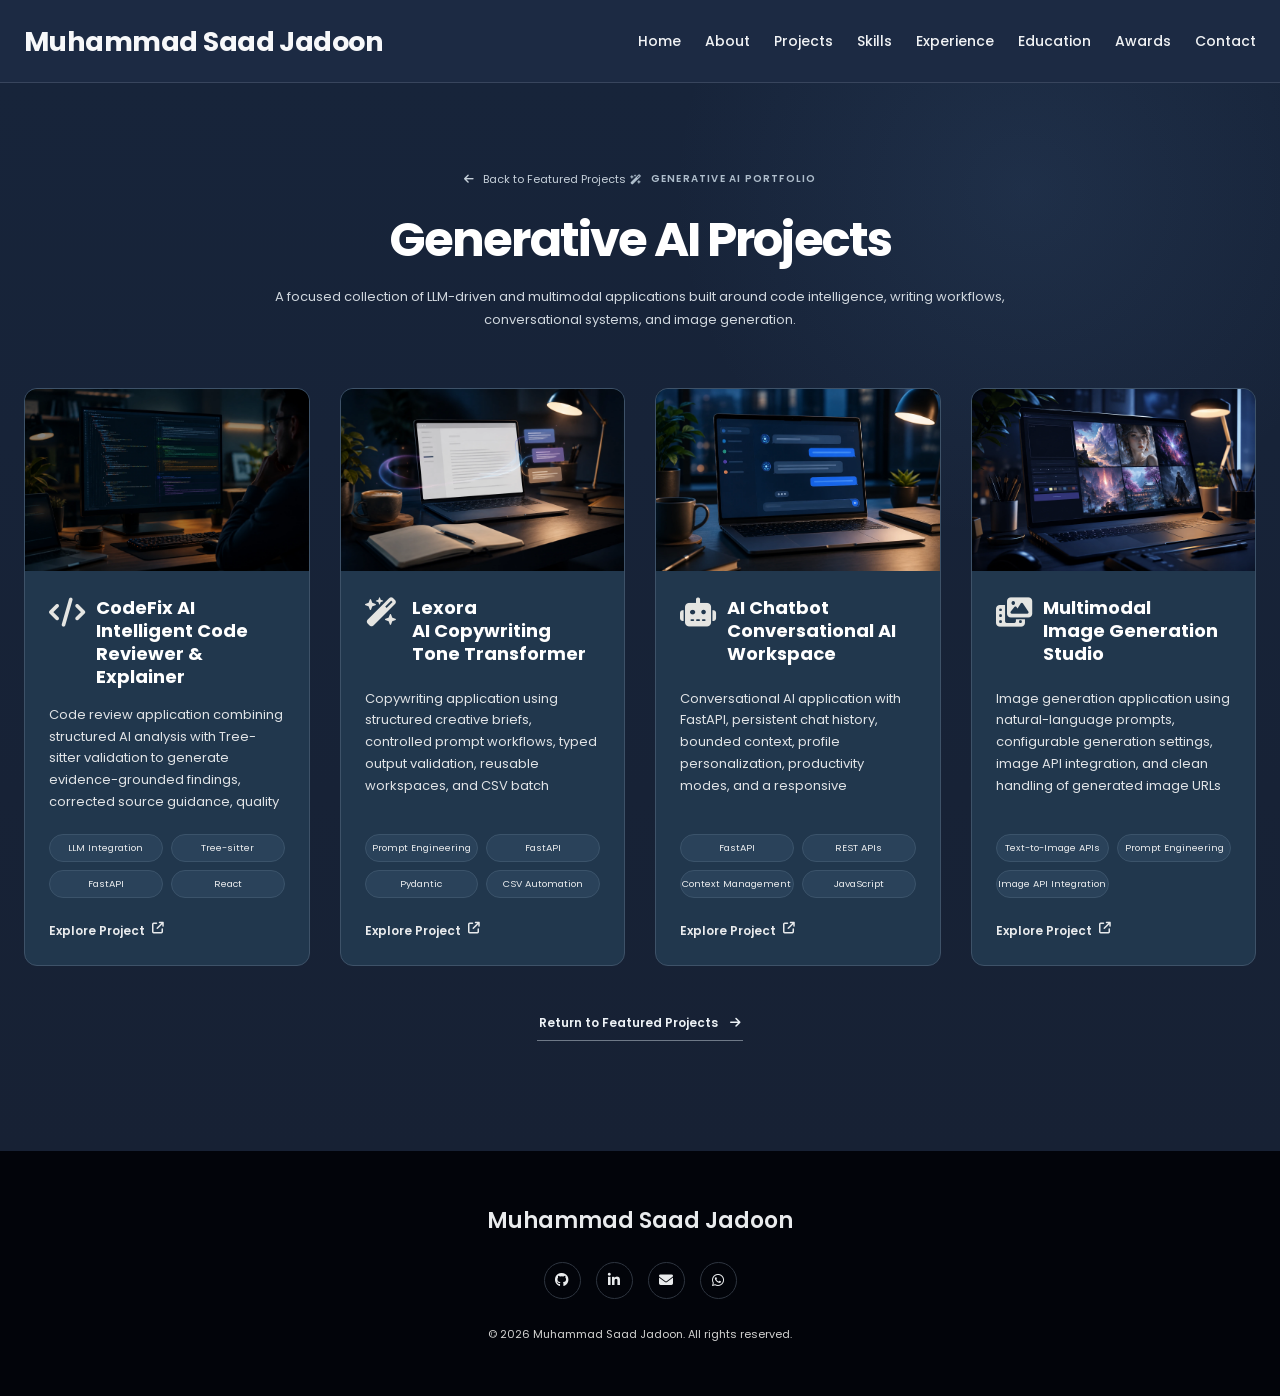
==== generative-ai-projects.html @ 1d73422e "Add files via upload" ====
<!DOCTYPE html>
<html lang="en">
<head>
<meta charset="utf-8"/>
<meta content="width=device-width, initial-scale=1.0" name="viewport"/>
<meta content="Muhammad Saad Jadoon - Artificial Intelligence, Machine Learning, Generative AI and Full-Stack AI portfolio." name="description"/>
<title>Muhammad Saad Jadoon | AI &amp; ML Portfolio</title>
<link href="https://fonts.googleapis.com" rel="preconnect"/>
<link crossorigin="" href="https://fonts.gstatic.com" rel="preconnect"/>
<link href="https://fonts.googleapis.com/css2?family=Poppins:wght@300;400;500;600;700;800&amp;display=swap" rel="stylesheet"/>
<link href="https://cdnjs.cloudflare.com/ajax/libs/font-awesome/6.7.2/css/all.min.css" rel="stylesheet"/>
<link href="assets/css/style.css" rel="stylesheet"/></head>
<body class="project-library-body">
<header class="navbar"><div class="container nav-inner"><a class="logo" href="index.html#home">Muhammad Saad Jadoon</a><button class="nav-toggle"><i class="fa-solid fa-bars"></i></button><nav class="nav-links"><a href="index.html#home">Home</a><a href="index.html#about">About</a><a href="index.html#projects">Projects</a><a href="index.html#skills">Skills</a><a href="index.html#experience">Experience</a><a href="index.html#education">Education</a><a href="index.html#awards">Awards</a><a href="index.html#contact">Contact</a></nav></div></header>
<main>
<section class="project-library-hero section genai-library" id="project-library">
  <div class="container">
    <div class="project-library-intro reveal">
      <a class="library-back" href="index.html#projects"><i class="fa-solid fa-arrow-left"></i> Back to Featured Projects</a>
      <div class="library-eyebrow"><i class="fa-solid fa-wand-magic-sparkles"></i> Generative AI Portfolio</div>
      <h1>Generative AI Projects</h1>
      <p>A focused collection of LLM-driven and multimodal applications built around code intelligence, writing workflows, conversational systems, and image generation.</p>
    </div>
    <div class="project-grid project-library-grid">
      <article class="project-card reveal"><div class="project-thumb"><img src="assets/codefix.webp"/></div><div class="project-body"><div class="project-title"><i class="fa-solid fa-code"></i><h3><span>CodeFix AI</span><span>Intelligent Code</span><span>Reviewer &amp; Explainer</span></h3></div><p>Code review application combining structured AI analysis with Tree-sitter validation to generate evidence-grounded findings, corrected source guidance, quality checks, and clear technical explanations for developers.</p><div class="tags"><span>LLM Integration</span><span>Tree-sitter</span><span>FastAPI</span><span>React</span></div><a class="card-link" href="https://github.com/muhammadsaadjadoon" target="_blank">Explore Project <i class="fa-solid fa-arrow-up-right-from-square"></i></a></div></article>
<article class="project-card reveal"><div class="project-thumb"><img src="assets/lexora.webp"/></div><div class="project-body"><div class="project-title"><i class="fa-solid fa-wand-magic-sparkles"></i><h3><span>Lexora</span><span>AI Copywriting</span><span>Tone Transformer</span></h3></div><p>Copywriting application using structured creative briefs, controlled prompt workflows, typed output validation, reusable workspaces, and CSV batch processing to produce consistent platform-ready marketing content.</p><div class="tags"><span>Prompt Engineering</span><span>FastAPI</span><span>Pydantic</span><span>CSV Automation</span></div><a class="card-link" href="https://github.com/muhammadsaadjadoon" target="_blank">Explore Project <i class="fa-solid fa-arrow-up-right-from-square"></i></a></div></article>
<article class="project-card reveal"><div class="project-thumb"><img src="assets/chatbot.webp"/></div><div class="project-body"><div class="project-title"><i class="fa-solid fa-robot"></i><h3><span>AI Chatbot</span><span>Conversational AI</span><span>Workspace</span></h3></div><p>Conversational AI application with FastAPI, persistent chat history, bounded context, profile personalization, productivity modes, and a responsive JavaScript workspace for practical daily assistance.</p><div class="tags"><span>FastAPI</span><span>REST APIs</span><span>Context Management</span><span>JavaScript</span></div><a class="card-link" href="https://github.com/muhammadsaadjadoon" target="_blank">Explore Project <i class="fa-solid fa-arrow-up-right-from-square"></i></a></div></article>
<article class="project-card reveal"><div class="project-thumb"><img src="assets/multimodal.webp"/></div><div class="project-body"><div class="project-title"><i class="fa-solid fa-photo-film"></i><h3><span>Multimodal</span><span>Image Generation</span><span>Studio</span></h3></div><p>Image generation application using natural-language prompts, configurable generation settings, image API integration, and clean handling of generated image URLs or binary output for creative workflows.</p><div class="tags"><span>Text-to-Image APIs</span><span>Prompt Engineering</span><span>Image API Integration</span></div><a class="card-link" href="https://github.com/muhammadsaadjadoon" target="_blank">Explore Project <i class="fa-solid fa-arrow-up-right-from-square"></i></a></div></article>
    </div>
    <div class="library-footer-actions reveal">
      <a class="library-home-link" href="index.html#projects">Return to Featured Projects <i class="fa-solid fa-arrow-right"></i></a>
    </div>
  </div>
</section>
</main>
<footer class="footer"><div class="container"><div class="footer-name">Muhammad Saad Jadoon</div><div class="online-social"><a aria-label="GitHub" class="social-circle" href="https://github.com/muhammadsaadjadoon" rel="noopener noreferrer" target="_blank" title="GitHub"><i class="fa-brands fa-github"></i></a><a aria-label="LinkedIn" class="social-circle" href="https://www.linkedin.com/in/muhammad-saad-jadoon/" rel="noopener noreferrer" target="_blank" title="LinkedIn"><i class="fa-brands fa-linkedin-in"></i></a><a aria-label="Email" class="social-circle" href="mailto:m.saadjadoon1@gmail.com" title="Email"><i class="fa-solid fa-envelope"></i></a><a aria-label="WhatsApp" class="social-circle" href="https://wa.me/923367705145" rel="noopener noreferrer" target="_blank" title="Chat on WhatsApp"><i class="fa-brands fa-whatsapp"></i></a></div><div class="copyright">© 2026 Muhammad Saad Jadoon. All rights reserved.</div></div></footer>
<a class="to-top" href="#project-library"><i class="fa-solid fa-arrow-up"></i></a>
<script src="assets/js/main.js"></script>
</body>
</html>
---- assets/css/style.css ----
:root{--bg:#1b263b;--bg-deep:#172134;--nav:#1b263b;--card:#21374d;--field:#243b52;--border:#3d5267;--white:#f4f3ef;--text:#e9ebed;--muted:#c7cbd0;--lav:#c4b8ef;--footer:#02040a}
*{box-sizing:border-box}html{scroll-behavior:smooth;scroll-padding-top:83px}body{margin:0;background:var(--bg);color:var(--text);font-family:'Poppins',sans-serif;overflow-x:hidden}a{color:inherit;text-decoration:none}img{display:block;max-width:100%}button,input,textarea{font:inherit}.container{width:min(1275px,calc(100% - 48px));margin:auto}.section{padding:115px 0 110px;position:relative}.section.alt{background:var(--bg-deep)}.section-head{text-align:center;margin-bottom:58px}.section-head h2{font-size:43px;line-height:1.15;margin:0;color:var(--white);letter-spacing:-.03em}.section-head .bar{width:61px;height:3px;background:#d8d9d8;margin:19px auto 0;border-radius:3px}.reveal{opacity:0;transform:translateY(20px);transition:.6s}.reveal.in{opacity:1;transform:none}
.navbar{height:83px;position:sticky;top:0;z-index:100;background:var(--nav);border-bottom:1px solid rgba(157,169,182,.28);display:flex;align-items:center}.nav-inner{display:flex;align-items:center;justify-content:space-between;gap:26px}.logo{font-weight:800;font-size:27px;letter-spacing:.02em;color:#fff;white-space:nowrap}.nav-links{display:flex;align-items:center;gap:24px;font-size:14px}.nav-links a{height:44px;display:flex;align-items:center;position:relative;color:#f0f1f2;white-space:nowrap}.nav-links a:after{content:"";position:absolute;left:0;right:0;bottom:0;height:2px;background:#e7e7e7;transform:scaleX(0);transition:.2s}.nav-links a:hover:after,.nav-links a.active:after{transform:scaleX(1)}.nav-toggle{display:none;border:0;background:none;color:#fff;font-size:23px}
.home{min-height:calc(100vh - 83px);display:flex;align-items:flex-start;padding:74px 0 24px;background:radial-gradient(circle at 78% 20%,rgba(95,138,200,.12),transparent 22%),linear-gradient(180deg,#1b2940 0%,#1a2841 100%)}.home-grid{display:grid;grid-template-columns:minmax(0,1fr) 420px;gap:70px;align-items:start}.opportunity{display:inline-flex;align-items:center;gap:10px;border:1px solid #667384;border-radius:999px;padding:10px 23px;background:rgba(255,255,255,.03);font-size:14px;margin-top:-16px;margin-bottom:30px}.opportunity .light{width:8px;height:8px;border-radius:50%;background:#e8e8e8;box-shadow:0 0 9px #fff}.home h1{font-size:56px;line-height:1.07;margin:0;color:#fff;font-weight:700;letter-spacing:-.045em;white-space:nowrap}.home h1 .name{background:linear-gradient(90deg,#d7cef7,#a99ce0);-webkit-background-clip:text;color:transparent}.typed-line{font-size:25px;font-weight:600;margin:26px 0 23px;min-height:38px}.cursor{display:inline-block;width:3px;height:31px;background:#d7d7d4;margin-left:7px;vertical-align:-5px;animation:blink .75s step-end infinite}@keyframes blink{50%{opacity:0}}.home-copy>p{font-size:16px;line-height:1.72;color:#e0e2e4;max-width:760px;margin:0}.home-actions{display:flex;gap:18px;margin-top:30px;flex-wrap:wrap}.btn{height:58px;padding:0 31px;border-radius:999px;border:1px solid #526176;display:inline-flex;align-items:center;justify-content:center;gap:13px;font-size:15px;font-weight:500;transition:.2s}.btn:hover{transform:translateY(-2px)}.btn.light{background:#e2e2e1;color:#1b263b;border-color:#e2e2e1}.btn.outline{background:#202e43;color:#fff}.connect-row{display:flex;align-items:center;gap:14px;margin-top:34px;flex-wrap:wrap}.connect-row .label{font-size:13px;letter-spacing:.04em;margin-right:5px}.social-circle{width:42px;height:42px;border:1px solid #4b5a70;border-radius:50%;display:grid;place-items:center;font-size:17px;transition:.2s}.social-circle:hover{background:#273b53;transform:translateY(-2px)}

.profile-card{width:356px;margin-left:auto;margin-right:52px;margin-top:36px;padding:16px 16px 18px;position:relative;border-radius:30px;overflow:visible;border:1px solid rgba(128,157,194,.42);background:radial-gradient(circle at 50% 0%,rgba(119,171,238,.16),transparent 34%),linear-gradient(160deg,#233752 0%,#182741 58%,#132239 100%);box-shadow:0 26px 58px rgba(4,11,21,.30),inset 0 1px 0 rgba(255,255,255,.06),0 0 0 1px rgba(99,133,175,.08)}
.profile-card:before{content:"";position:absolute;inset:10px;border-radius:24px;border:1px solid rgba(255,255,255,.055);pointer-events:none}
.profile-card:after{content:"";position:absolute;left:12%;right:12%;top:-1px;height:2px;background:radial-gradient(circle,rgba(171,214,255,.88) 0,rgba(117,167,235,.82) 22%,transparent 62%);filter:blur(.2px);pointer-events:none}
.portrait-stage{height:320px;border-radius:22px;background:radial-gradient(circle at 50% 0%,rgba(111,163,230,.14),transparent 34%),linear-gradient(145deg,#1d2f49 0%,#14243a 58%,#101f34 100%);position:relative;overflow:hidden;display:flex;align-items:center;justify-content:center;border:1px solid rgba(255,255,255,.04);box-shadow:inset 0 0 0 1px rgba(255,255,255,.02),inset 0 34px 64px rgba(255,255,255,.025)}
.portrait-stage:before,.portrait-stage:after{content:"";position:absolute;transform:rotate(-45deg);border-radius:14px}
.portrait-stage:before{width:232px;height:38px;right:-70px;top:22px;background:linear-gradient(135deg,#eef3f8 0%,#b2bfd0 34%,#5d7595 57%,#19304b 100%);box-shadow:0 48px 0 rgba(70,108,158,.48),0 0 20px rgba(96,145,205,.12)}
.portrait-stage:after{width:228px;height:38px;left:-70px;bottom:24px;background:linear-gradient(135deg,#eef3f8 0%,#b3c0d0 33%,#5c7696 56%,#17304a 100%);box-shadow:0 -48px 0 rgba(70,108,158,.48),0 0 20px rgba(96,145,205,.12)}
.portrait-ring{width:280px;height:280px;position:relative;border-radius:50%;border:4px solid transparent;background:linear-gradient(#d7dde3,#d7dde3) padding-box,linear-gradient(135deg,#fcfdff 0%,#c2cedb 22%,#7b9bbd 44%,#f5f8fb 72%,#8aa5c0 100%) border-box;box-shadow:0 0 0 1px rgba(255,255,255,.46),0 0 0 9px rgba(60,95,144,.16),0 0 28px rgba(95,157,238,.22),0 16px 34px rgba(0,0,0,.26);overflow:hidden;z-index:2}
.portrait-ring:before{content:"";position:absolute;inset:9px;border-radius:50%;box-shadow:inset 0 0 0 1px rgba(255,255,255,.24),inset 0 -18px 24px rgba(0,0,0,.04);pointer-events:none}
.portrait-ring img{width:100%;height:100%;object-fit:cover;object-position:50% 17%}
.profile-name{text-align:center;font-size:20px;font-weight:700;margin:18px 0 5px;color:#fbfcfd;letter-spacing:-.025em;text-shadow:0 1px 0 rgba(255,255,255,.04)}
.profile-role{text-align:center;font-size:13px;color:#e5ecf3;position:relative;padding-top:13px;letter-spacing:.01em}
.profile-role:before{content:"";display:block;width:58%;height:1px;margin:0 auto 13px;background:linear-gradient(90deg,transparent,rgba(142,193,248,.92) 50%,transparent);box-shadow:0 0 14px rgba(86,154,238,.28)}
.float-pill{position:absolute;z-index:4;background:linear-gradient(180deg,#122238,#0d1829);border:1px solid rgba(94,122,155,.78);border-radius:999px;padding:11px 18px;font-size:12px;font-weight:600;box-shadow:0 12px 28px rgba(0,0,0,.28),inset 0 1px 0 rgba(255,255,255,.05);white-space:nowrap;display:flex;align-items:center;gap:8px;color:#f1f4f7}
.float-pill i{color:#94c4ff;font-size:13px}
.float-pill.left{left:-136px;top:94px}
.float-pill.right{right:-98px;bottom:88px}
.about{min-height:780px}.about-grid{display:grid;grid-template-columns:1.05fr .95fr;gap:68px;align-items:center}.about-text p{font-size:15px;line-height:1.82;color:#e4e6e8;margin:0 0 24px}.about-text strong{color:#fff}.about .btn{height:49px;padding:0 26px;font-size:13px}.stat-grid{display:grid;grid-template-columns:repeat(2,1fr);gap:22px}.stat-card{height:171px;border-radius:13px;background:var(--card);border:1px solid #385069;display:flex;align-items:center;justify-content:center;text-align:center}.stat-card strong{display:block;font-size:52px;color:#8da0b2;line-height:1;margin-bottom:22px;font-weight:700;letter-spacing:-.02em}.stat-card span{font-size:14px;color:#f4f4f1;text-transform:uppercase;font-weight:500;letter-spacing:.015em}
.project-grid{display:grid;grid-template-columns:repeat(4,1fr);gap:30px}.project-card{background:var(--card);border:1px solid #3e5268;border-radius:13px;overflow:hidden;display:flex;flex-direction:column;min-height:525px;transition:.22s}.project-card:hover{transform:translateY(-4px);border-color:#61758b}.project-thumb{height:182px;background:#0e1521;overflow:hidden}.project-thumb img{width:100%;height:100%;object-fit:cover}.project-body{padding:25px 24px;display:flex;flex-direction:column;flex:1}.project-title{display:flex;gap:13px;margin:0 0 20px}.project-title i{font-size:29px;color:#e5e5e2;width:34px;text-align:center;margin-top:2px}.project-title h3{font-size:18px;line-height:1.35;margin:0;color:#fff}.project-body p{font-size:13px;line-height:1.68;color:#e0e3e6;margin:0 0 18px}.tags{display:flex;gap:8px;flex-wrap:wrap;margin-top:auto;margin-bottom:24px}.tags span{font-size:10px;border:1px solid #3b536a;background:#2a425a;border-radius:999px;padding:6px 11px}.card-link{font-size:12px;font-weight:600;display:inline-flex;gap:7px}.more-btn{display:flex;justify-content:center;margin-top:64px}.more-btn a{height:50px;border:1px solid #43536b;border-radius:999px;padding:0 27px;display:flex;align-items:center;gap:14px;font-size:12px;background:#27364d}
.skills-grid{display:grid;grid-template-columns:repeat(2,1fr);gap:26px}.skill-panel{background:var(--card);border:1px solid #3d5369;border-radius:14px;padding:28px 29px;min-height:235px}.skill-head{display:flex;align-items:center;gap:15px;margin-bottom:19px}.skill-head .icon{width:45px;height:45px;border-radius:10px;background:#2a3f66;display:grid;place-items:center;font-size:20px}.skill-head h3{margin:0;font-size:20px}.skill-panel p{font-size:13px;line-height:1.7;color:#d8dce0;margin:0 0 20px}.skill-tags{display:flex;flex-wrap:wrap;gap:9px}.skill-tags span{font-size:11px;border:1px solid #43566b;background:#2a4056;border-radius:999px;padding:7px 12px}
.timeline{position:relative;width:min(920px,100%);margin:auto}.timeline:before{content:"";position:absolute;left:50%;top:0;bottom:0;width:2px;background:#d7dadb;transform:translateX(-50%)}.timeline-item{position:relative;width:50%;padding:0 53px 45px 0}.timeline-item:nth-child(even){margin-left:50%;padding:0 0 45px 53px}.timeline-dot{position:absolute;width:20px;height:20px;border:3px solid #e1e1df;background:#1b263b;border-radius:50%;right:-10px;top:18px;box-shadow:0 0 11px rgba(255,255,255,.5)}.timeline-item:nth-child(even) .timeline-dot{left:-10px;right:auto}.timeline-card{background:var(--card);border:1px solid #3b5268;border-radius:13px;padding:27px 30px;position:relative}.timeline-item:nth-child(odd) .timeline-card:after{content:"";position:absolute;right:-11px;top:17px;border-width:10px 0 10px 11px;border-style:solid;border-color:transparent transparent transparent var(--card)}.timeline-item:nth-child(even) .timeline-card:before{content:"";position:absolute;left:-11px;top:17px;border-width:10px 11px 10px 0;border-style:solid;border-color:transparent var(--card) transparent transparent}.timeline-card h3{font-size:18px;margin:0 0 9px;text-align:center}.timeline-card .org{text-align:center;font-size:14px;font-weight:600}.timeline-card .date{text-align:center;font-size:11px;text-transform:uppercase;margin:5px 0 21px}.timeline-card ul{margin:0;padding:0;list-style:none}.timeline-card li{font-size:12px;line-height:1.6;margin:9px 0;padding-left:21px;position:relative}.timeline-card li:before{content:"→";position:absolute;left:0}
.edu-grid{display:grid;grid-template-columns:1.08fr .92fr;gap:48px}.degree-card{background:var(--card);border:1px solid #3c5269;border-radius:14px;padding:39px 41px;min-height:505px}.degree-card>i{font-size:41px;margin-bottom:33px}.degree-card h3{font-size:24px;margin:0 0 8px}.degree-card .school{font-size:16px;font-weight:600}.degree-card .edate{font-size:12px;text-transform:uppercase;margin:4px 0 31px}.degree-card ul{padding:0;list-style:none}.degree-card li{font-size:13px;line-height:1.7;margin:17px 0;padding-left:25px;position:relative}.degree-card li:before{content:"★";position:absolute;left:0;font-size:11px}.cred-grid{display:grid;grid-template-columns:repeat(2,1fr);gap:24px}.cred{background:var(--card);border:1px solid #3c5269;border-radius:14px;padding:21px;min-height:240px;text-align:center;display:flex;flex-direction:column}.cred-img{height:132px;background:#f4f4f1;display:flex;align-items:center;justify-content:center;margin-bottom:17px;overflow:hidden}.cred-img img{width:100%;height:100%;object-fit:contain}.cred h4{font-size:14px;margin:0 0 5px}.cred p{font-size:11px;margin:0}.cred a{margin-top:auto;font-size:10px}
.contact-intro{text-align:center;max-width:600px;margin:-35px auto 64px;font-size:14px;line-height:1.7}.contact-grid{display:grid;grid-template-columns:.9fr 1.1fr;gap:62px}.contact-stack{display:grid;gap:25px}.contact-card{height:112px;background:var(--card);border:1px solid #3f556d;border-radius:13px;display:flex;align-items:center;padding:0 31px;gap:24px}.iconbox{width:54px;height:54px;border-radius:11px;background:#2a3d67;display:grid;place-items:center;font-size:21px}.contact-card .small{font-size:11px;text-transform:uppercase;font-weight:600;margin-bottom:7px}.contact-card .value{font-size:14px;font-weight:600}.online-box{border:1px dashed #3b4d66;border-radius:13px;height:153px;display:flex;flex-direction:column;justify-content:center;align-items:center;gap:20px}.online-box strong{font-size:13px;text-transform:uppercase}.online-social{display:flex;gap:15px}.contact-form{background:var(--card);border:1px solid #3f556d;border-radius:14px;padding:34px 36px}.form-row{display:grid;grid-template-columns:repeat(2,1fr);gap:24px}.field{margin-bottom:25px}.field label{display:block;font-size:11px;font-weight:600;margin-bottom:11px}.field input,.field textarea{width:100%;border:1px solid #4a6075;background:var(--field);color:#fff;border-radius:8px;padding:14px 16px;outline:none;font-size:13px}.field input{height:52px}.field textarea{min-height:143px;resize:vertical}.send{width:100%;height:48px;border:0;border-radius:999px;background:#e2e2e1;color:#1a273a;font-weight:500}
.footer{background:var(--footer);min-height:245px;display:flex;align-items:center;text-align:center;padding:50px 0}.footer-name{font-size:22px;font-weight:600;margin-bottom:25px}.footer .online-social{justify-content:center}.footer .social-circle{width:37px;height:37px;font-size:14px;border-color:#2e3540}.copyright{font-size:11px;color:#d2d2d1;margin-top:27px}.to-top{position:fixed;right:34px;bottom:30px;width:52px;height:52px;border-radius:50%;background:#314761;color:#f6f7f8;border:1px solid #4c627b;display:grid;place-items:center;z-index:99;box-shadow:0 8px 24px rgba(4,12,24,.35);opacity:0;pointer-events:none;transition:background .22s,color .22s,transform .22s,box-shadow .22s,border-color .22s}.to-top.show{opacity:1;pointer-events:auto}.to-top:hover{background:#c4b8ef;color:#1a273a;border-color:#d9d1f6;transform:translateY(-4px) scale(1.04);box-shadow:0 13px 28px rgba(99,83,170,.35)}
@media(max-width:1180px){.nav-links{gap:15px;font-size:10.5px}.logo{font-size:22px}.home-grid{grid-template-columns:minmax(0,1fr) 350px;gap:52px}.home h1{font-size:49px;white-space:normal}.profile-card{width:330px;margin-right:18px}.portrait-stage{height:300px}.portrait-ring{width:260px;height:260px}.float-pill.left{left:-118px;top:90px}.float-pill.right{right:-86px;bottom:82px}.project-grid{gap:20px}.project-body{padding:21px}.project-card{min-height:500px}}
@media(max-width:980px){.nav-toggle{display:block}.nav-links{position:fixed;top:83px;left:0;right:0;background:#1b263b;border-bottom:1px solid #3d4b5e;padding:16px 28px 25px;display:grid;grid-template-columns:repeat(3,1fr);gap:8px 18px;transform:translateY(-125%);transition:.25s;z-index:-1}.nav-links.open{transform:none}.nav-links a{justify-content:center}.home-grid{grid-template-columns:1fr;gap:65px}.home-copy{text-align:center}.home-copy>p{margin:auto}.home-actions,.connect-row{justify-content:center}.profile-card{margin:auto;order:-1}.float-pill.left{left:-96px;top:86px}.float-pill.right{right:-84px;bottom:82px}.about-grid,.edu-grid,.contact-grid{grid-template-columns:1fr}.project-grid{grid-template-columns:repeat(2,1fr)}.skills-grid{grid-template-columns:1fr}}
@media(max-width:650px){html{scroll-padding-top:70px}.container{width:min(100% - 28px,1275px)}.navbar{height:70px}.nav-links{top:70px;grid-template-columns:repeat(2,1fr)}.nav-links a{height:34px}.logo{font-size:20px}.section{padding:78px 0}.section-head{margin-bottom:39px}.section-head h2{font-size:31px}.section-head .bar{width:43px;height:2px;margin-top:13px}.home{min-height:auto;padding:55px 0 75px}.home-grid{gap:48px}.profile-card{width:290px;padding:15px;margin-left:auto;margin-right:auto}.portrait-stage{height:274px}.portrait-stage:before{width:170px;height:30px;right:-55px;top:22px;box-shadow:0 36px 0 rgba(70,108,158,.46)}.portrait-stage:after{width:170px;height:30px;left:-55px;bottom:26px;box-shadow:0 -36px 0 rgba(70,108,158,.46)}.portrait-ring{width:226px;height:226px;border-width:4px;box-shadow:0 0 0 1px rgba(255,255,255,.44),0 0 0 6px rgba(60,95,144,.14),0 0 18px rgba(95,157,238,.20),0 8px 22px rgba(0,0,0,.22)}.profile-name{font-size:17px;margin-top:16px}.profile-role{font-size:11px;padding-top:11px}.profile-role:before{width:62%;margin-bottom:11px}.float-pill{font-size:9px;padding:8px 12px}.float-pill.left{left:-52px;top:58px}.float-pill.right{right:-49px;bottom:82px}.opportunity{font-size:10px;padding:8px 14px;margin-top:0;margin-bottom:24px}.home h1{font-size:39px}.typed-line{font-size:19px;margin:24px 0 21px}.cursor{height:22px}.home-copy>p{font-size:12px}.btn{height:47px;padding:0 21px;font-size:11px}.connect-row{margin-top:34px}.stat-grid{gap:11px}.stat-card{height:112px}.stat-card strong{font-size:35px;margin-bottom:13px}.stat-card span{font-size:9.5px}.project-grid{grid-template-columns:1fr;gap:20px}.project-card{min-height:auto;max-width:360px;margin:auto}.timeline:before{left:9px;transform:none}.timeline-item,.timeline-item:nth-child(even){width:100%;margin-left:0;padding:0 0 31px 42px}.timeline-dot,.timeline-item:nth-child(even) .timeline-dot{left:0;right:auto}.timeline-card:before{content:""!important;position:absolute;left:-10px!important;right:auto!important;top:17px;border-width:9px 10px 9px 0!important;border-style:solid!important;border-color:transparent var(--card) transparent transparent!important}.timeline-card:after{display:none}.timeline-card h3,.timeline-card .org,.timeline-card .date{text-align:left}.cred-grid{gap:12px}.cred{padding:13px;min-height:185px}.cred-img{height:95px}.degree-card{padding:27px}.form-row{grid-template-columns:1fr;gap:0}.contact-form{padding:24px 20px}.contact-card{height:98px;padding:0 20px}.contact-card .value{font-size:12px}.to-top{width:44px;height:44px;right:18px;bottom:20px}}
/* Balanced text stat: keeps "National Awardee" visually consistent with the reference stats. */
.stat-card-text strong{
  font-size:34px;
  letter-spacing:-.025em;
  margin-bottom:19px;
  color:#8da0b2;
  line-height:1.05;
}
@media(max-width:650px){
  .stat-card-text strong{font-size:23px;margin-bottom:12px}
}


/* =========================================================
   NATIONAL RECOGNITION
   Uses the portfolio's existing reference-style design system.
   ========================================================= */
.recognition-section{
  background:
    radial-gradient(circle at 82% 42%, rgba(88,112,142,.10), transparent 31%),
    var(--bg);
  border-top:1px solid rgba(255,255,255,.025);
  border-bottom:1px solid rgba(255,255,255,.025);
}
.recognition-grid{
  display:grid;
  grid-template-columns:minmax(360px,.80fr) minmax(0,1.20fr);
  gap:46px;
  align-items:stretch;
  width:100%;
  max-width:none;
  margin:0;
}
.recognition-photo-card,
.recognition-story{
  margin:0;
  background:var(--card);
  border:1px solid #3d5369;
  border-radius:14px;
  overflow:hidden;
}
.recognition-photo-card{
  padding:20px;
  display:flex;
  flex-direction:column;
}
.recognition-photo{
  position:relative;
  min-height:535px;
  border-radius:10px;
  overflow:hidden;
  background:#101928;
}
.recognition-photo img{
  width:100%;
  height:100%;
  position:absolute;
  inset:0;
  object-fit:cover;
  object-position:center 74%;
  transition:transform .35s ease;
}
.recognition-photo-card:hover .recognition-photo img{
  transform:scale(1.015);
}
.recognition-photo:after{
  content:"";
  position:absolute;
  inset:auto 0 0;
  height:31%;
  background:linear-gradient(180deg,transparent,rgba(5,10,17,.72));
  pointer-events:none;
}
.recognition-photo-badge{
  position:absolute;
  z-index:2;
  left:18px;
  bottom:17px;
  display:inline-flex;
  align-items:center;
  gap:9px;
  padding:9px 13px;
  border-radius:999px;
  background:rgba(9,17,30,.90);
  border:1px solid rgba(255,255,255,.17);
  backdrop-filter:blur(10px);
  font-size:10px;
  font-weight:600;
  letter-spacing:.025em;
}
.recognition-photo-badge i{color:#dfe4e7}
.recognition-photo-card figcaption{
  padding:20px 8px 5px;
  text-align:center;
}
.recognition-photo-card figcaption strong{
  display:block;
  font-size:17px;
  color:#fff;
  margin-bottom:6px;
}
.recognition-photo-card figcaption span{
  font-size:11px;
  color:#c2cad2;
}
.recognition-story{
  padding:43px 45px 39px;
  display:flex;
  flex-direction:column;
  justify-content:center;
}
.recognition-eyebrow{
  display:inline-flex;
  align-items:center;
  gap:9px;
  width:max-content;
  color:#dce2e8;
  font-size:11px;
  font-weight:600;
  text-transform:uppercase;
  letter-spacing:.095em;
  margin-bottom:18px;
}
.recognition-eyebrow i{
  color:#aab9c7;
  font-size:12px;
}
.recognition-story h3{
  margin:0 0 24px;
  max-width:650px;
  color:#fff;
  font-size:31px;
  line-height:1.28;
  letter-spacing:-.025em;
}
.recognition-story p{
  margin:0 0 17px;
  color:#e0e3e6;
  font-size:13.5px;
  line-height:1.82;
}
.recognition-story p strong{color:#fff}
.recognition-note{
  padding-left:17px;
  border-left:2px solid #8397aa;
  color:#c9d0d7!important;
}
.recognition-facts{
  display:grid;
  grid-template-columns:repeat(4,1fr);
  gap:10px;
  margin-top:19px;
}
.recognition-facts div{
  min-height:92px;
  border:1px solid #3d5369;
  border-radius:10px;
  background:#263d54;
  display:flex;
  flex-direction:column;
  justify-content:center;
  align-items:center;
  text-align:center;
  padding:11px 8px;
}
.recognition-facts strong{
  display:block;
  color:#9caebe;
  font-size:25px;
  line-height:1;
  margin-bottom:8px;
  letter-spacing:-.02em;
}
.recognition-facts span{
  color:#edf0f2;
  font-size:8.5px;
  line-height:1.35;
  text-transform:uppercase;
}
.recognition-facts .fact-wide strong{
  font-size:18px;
  letter-spacing:0;
}

@media(max-width:980px){
  .recognition-grid{grid-template-columns:1fr;max-width:720px}
  .recognition-photo{min-height:650px}
}
@media(max-width:650px){
  .recognition-grid{gap:20px}
  .recognition-photo-card{padding:13px}
  .recognition-photo{min-height:480px}
  .recognition-photo-card figcaption strong{font-size:14px}
  .recognition-story{padding:27px 22px}
  .recognition-story h3{font-size:23px;margin-bottom:19px}
  .recognition-story p{font-size:11px;line-height:1.72}
  .recognition-facts{grid-template-columns:repeat(2,1fr)}
  .recognition-facts div{min-height:82px}
  .recognition-facts strong{font-size:21px}
  .recognition-facts .fact-wide strong{font-size:16px}
}


/* Project-card consistency: four authentic skills shown as two clean rows. */
.project-card .tags{
  display:grid;
  grid-template-columns:repeat(2,minmax(0,1fr));
  gap:8px;
  width:100%;
  margin-top:auto;
  margin-bottom:24px;
}
.project-card .tags span{
  min-width:0;
  display:flex;
  align-items:center;
  justify-content:center;
  text-align:center;
  white-space:nowrap;
  padding:6px 8px;
  font-size:9.5px;
}
.project-card .project-body > p{
  min-height:112px;
}
@media(max-width:650px){
  .project-card .project-body > p{min-height:auto}
  .project-card .tags span{font-size:8.5px}
}


/* Work Experience timeline: balanced reference-style cards. */
@media(min-width:651px){
  .experience-balanced .timeline-card{
    min-height:340px;
    display:flex;
    flex-direction:column;
    justify-content:flex-start;
  }
  .experience-balanced .timeline-card h3{
    min-height:58px;
    display:flex;
    align-items:center;
    justify-content:center;
    margin-bottom:8px;
  }
  .experience-balanced .timeline-card .org{
    min-height:23px;
  }
  .experience-balanced .timeline-card .date{
    min-height:20px;
    margin-bottom:16px;
  }
  .experience-balanced .timeline-card ul{
    margin-top:0;
  }
  .experience-balanced .timeline-card li{
    min-height:58px;
    display:flex;
    align-items:flex-start;
  }
}


/* =========================================================
   EXPERIENCE TIMELINE — reference-style inward alignment
   Left cards face the center line; right cards face outward naturally.
   ========================================================= */
@media(min-width:651px){
  .experience-balanced .timeline-item:nth-child(odd) .timeline-card h3{
    text-align:right;
    justify-content:flex-end;
  }
  .experience-balanced .timeline-item:nth-child(odd) .timeline-card .org,
  .experience-balanced .timeline-item:nth-child(odd) .timeline-card .date{
    text-align:right;
  }

  .experience-balanced .timeline-item:nth-child(even) .timeline-card h3{
    text-align:left;
    justify-content:flex-start;
  }
  .experience-balanced .timeline-item:nth-child(even) .timeline-card .org,
  .experience-balanced .timeline-item:nth-child(even) .timeline-card .date{
    text-align:left;
  }

  .experience-balanced .timeline-card ul{
    width:100%;
  }
  .experience-balanced .timeline-card li{
    text-align:left;
    justify-content:flex-start;
  }
}


/* =========================================================
   PROJECT CARD BALANCE
   Exactly three title lines and equal description space.
   ========================================================= */
.project-card .project-title{
  align-items:flex-start;
  min-height:76px;
  margin-bottom:16px;
}
.project-card .project-title h3{
  line-height:1.28;
}
.project-card .project-title h3 span{
  display:block;
}
.project-card .project-body > p{
  height:112px;
  min-height:112px;
  overflow:hidden;
}
@media(max-width:650px){
  .project-card .project-title{
    min-height:76px;
  }
  .project-card .project-body > p{
    height:auto;
    min-height:auto;
    overflow:visible;
  }
}


/* =========================================================
   HEADER / MENU REFINEMENT
   Matches the stronger, cleaner reference feel without
   changing the rest of the portfolio.
   ========================================================= */
.navbar{
  height:88px;
  background:linear-gradient(180deg,#1f2e49 0%,#1b2942 100%);
  border-bottom:1px solid rgba(186,198,212,.20);
  box-shadow:0 10px 30px rgba(5,10,18,.14);
  backdrop-filter:blur(10px) saturate(135%);
}
.nav-inner{
  gap:34px;
}
.logo{
  font-size:clamp(1.7rem,1.35rem + .8vw,2.25rem);
  font-weight:800;
  letter-spacing:-.03em;
  line-height:1;
  color:#f8fafc;
  text-shadow:0 1px 0 rgba(255,255,255,.04);
  transition:color .22s ease, transform .22s ease;
}
.logo:hover{
  color:#ffffff;
  transform:translateY(-1px);
}
.nav-links{
  gap:30px;
  font-size:15px;
  font-weight:500;
}
.nav-links a{
  height:48px;
  color:#f4f6f8;
  letter-spacing:.005em;
  opacity:.96;
  transition:color .2s ease, opacity .2s ease;
}
.nav-links a:hover,
.nav-links a.active{
  color:#ffffff;
  opacity:1;
}
.nav-links a:after{
  left:50%;
  right:auto;
  bottom:1px;
  width:46px;
  height:2.5px;
  border-radius:999px;
  background:#eef1f4;
  transform:translateX(-50%) scaleX(0);
  transform-origin:center;
  transition:transform .2s ease;
}
.nav-links a:hover:after,
.nav-links a.active:after{
  transform:translateX(-50%) scaleX(1);
}

@media(max-width:1180px){
  .logo{font-size:clamp(1.5rem,1.2rem + .5vw,1.95rem)}
  .nav-links{gap:20px;font-size:13px}
}
@media(max-width:980px){
  .navbar{height:83px}
  .nav-links{
    top:83px;
    background:linear-gradient(180deg,#1f2e49 0%,#1b2942 100%);
    border-bottom:1px solid rgba(186,198,212,.16);
    box-shadow:0 12px 24px rgba(5,10,18,.16);
    padding:18px 28px 24px;
    gap:10px 18px;
    font-size:13px;
  }
  .nav-links a{height:38px}
  .nav-links a:after{width:34px}
}
@media(max-width:650px){
  html{scroll-padding-top:72px}
  .navbar{height:72px}
  .nav-links{top:72px;grid-template-columns:repeat(2,1fr);font-size:12px}
  .logo{font-size:1.45rem}
}


/* =========================================================
   FINAL COMPACT HEADER
   Smaller, cleaner proportions to match the reference header.
   ========================================================= */
.navbar{
  height:83px;
  background:#1c2a43;
  border-bottom:1px solid rgba(183,195,208,.18);
  box-shadow:none;
  backdrop-filter:none;
}
.nav-inner{
  gap:28px;
}
.logo{
  font-size:27px;
  font-weight:700;
  letter-spacing:-.02em;
  line-height:1;
  color:#f7f8fa;
  text-shadow:none;
  transform:none;
}
.logo:hover{
  color:#ffffff;
  transform:none;
}
.nav-links{
  gap:24px;
  font-size:14px;
  font-weight:500;
}
.nav-links a{
  height:44px;
  color:#f1f3f5;
  letter-spacing:0;
  opacity:1;
}
.nav-links a:after{
  left:0;
  right:0;
  bottom:0;
  width:auto;
  height:2px;
  border-radius:0;
  background:#e8eaed;
  transform:scaleX(0);
  transform-origin:center;
}
.nav-links a:hover:after,
.nav-links a.active:after{
  transform:scaleX(1);
}

@media(max-width:1180px){
  .logo{font-size:23px}
  .nav-links{gap:15px;font-size:11px}
}
@media(max-width:980px){
  .navbar{height:83px}
  .nav-links{
    top:83px;
    background:#1c2a43;
    border-bottom:1px solid rgba(183,195,208,.18);
    box-shadow:none;
    padding:16px 28px 25px;
    gap:8px 18px;
    font-size:11px;
  }
  .nav-links a{height:34px}
}
@media(max-width:650px){
  html{scroll-padding-top:70px}
  .navbar{height:70px}
  .nav-links{top:70px;grid-template-columns:repeat(2,1fr)}
  .logo{font-size:20px}
}


/* =========================================================
   HERO PROFILE CARD — REFERENCE MATCHED PREMIUM
   Original portrait preserved. Dark navy metallic concept,
   lighter than the previous version, and visually aligned
   with the hero section background.
   ========================================================= */
.profile-card{
  width:356px;
  margin-left:auto;
  margin-right:52px;
  margin-top:36px;
  padding:16px 16px 18px;
  position:relative;
  overflow:visible;
  border:1px solid rgba(128,157,194,.42);
  border-radius:30px;
  background:
    radial-gradient(circle at 50% 0%,rgba(119,171,238,.16),transparent 34%),
    linear-gradient(160deg,#233752 0%,#182741 58%,#132239 100%);
  box-shadow:
    0 26px 58px rgba(4,11,21,.30),
    inset 0 1px 0 rgba(255,255,255,.06),
    0 0 0 1px rgba(99,133,175,.08);
}
.profile-card:before{
  content:"";
  position:absolute;
  inset:10px;
  border-radius:24px;
  border:1px solid rgba(255,255,255,.055);
  pointer-events:none;
}
.profile-card:after{
  content:"";
  position:absolute;
  left:12%;
  right:12%;
  top:-1px;
  height:2px;
  background:radial-gradient(circle,rgba(171,214,255,.88) 0,rgba(117,167,235,.82) 22%,transparent 62%);
  filter:blur(.2px);
  pointer-events:none;
}
.portrait-stage{
  height:320px;
  position:relative;
  overflow:hidden;
  display:flex;
  align-items:center;
  justify-content:center;
  border-radius:22px;
  background:
    radial-gradient(circle at 50% 0%,rgba(111,163,230,.14),transparent 34%),
    linear-gradient(145deg,#1d2f49 0%,#14243a 58%,#101f34 100%);
  border:1px solid rgba(255,255,255,.04);
  box-shadow:
    inset 0 0 0 1px rgba(255,255,255,.02),
    inset 0 34px 64px rgba(255,255,255,.025);
}
.portrait-stage:before,
.portrait-stage:after{
  content:"";
  position:absolute;
  transform:rotate(-45deg);
  border-radius:14px;
}
.portrait-stage:before{
  width:232px;
  height:38px;
  right:-70px;
  top:22px;
  background:linear-gradient(135deg,#eef3f8 0%,#b2bfd0 34%,#5d7595 57%,#19304b 100%);
  box-shadow:0 48px 0 rgba(70,108,158,.48),0 0 20px rgba(96,145,205,.12);
}
.portrait-stage:after{
  width:228px;
  height:38px;
  left:-70px;
  bottom:24px;
  background:linear-gradient(135deg,#eef3f8 0%,#b3c0d0 33%,#5c7696 56%,#17304a 100%);
  box-shadow:0 -48px 0 rgba(70,108,158,.48),0 0 20px rgba(96,145,205,.12);
}
.portrait-ring{
  width:280px;
  height:280px;
  position:relative;
  z-index:2;
  border-radius:50%;
  overflow:hidden;
  border:4px solid transparent;
  background:
    linear-gradient(#d7dde3,#d7dde3) padding-box,
    linear-gradient(135deg,#fcfdff 0%,#c2cedb 22%,#7b9bbd 44%,#f5f8fb 72%,#8aa5c0 100%) border-box;
  box-shadow:
    0 0 0 1px rgba(255,255,255,.46),
    0 0 0 9px rgba(60,95,144,.16),
    0 0 28px rgba(95,157,238,.22),
    0 16px 34px rgba(0,0,0,.26);
}
.portrait-ring:before{
  content:"";
  position:absolute;
  inset:9px;
  z-index:3;
  pointer-events:none;
  border-radius:50%;
  box-shadow:
    inset 0 0 0 1px rgba(255,255,255,.24),
    inset 0 -18px 24px rgba(0,0,0,.04);
}
.portrait-ring img{
  width:100%;
  height:100%;
  object-fit:cover;
  object-position:50% 17%;
}
.profile-name{
  text-align:center;
  font-size:20px;
  font-weight:700;
  margin:18px 0 5px;
  color:#fbfcfd;
  letter-spacing:-.025em;
  text-shadow:0 1px 0 rgba(255,255,255,.04);
}
.profile-role{
  text-align:center;
  font-size:13px;
  color:#e5ecf3;
  letter-spacing:.01em;
  position:relative;
  padding-top:13px;
  padding-bottom:2px;
}
.profile-role:before{
  content:"";
  display:block;
  width:58%;
  height:1px;
  margin:0 auto 13px;
  background:linear-gradient(90deg,transparent,rgba(142,193,248,.92) 50%,transparent);
  box-shadow:0 0 14px rgba(86,154,238,.28);
}
.float-pill{
  position:absolute;
  z-index:4;
  display:flex;
  align-items:center;
  gap:8px;
  min-height:42px;
  padding:10px 16px;
  border-radius:999px;
  border:1px solid rgba(94,122,155,.78);
  background:linear-gradient(180deg,#122238,#0d1829);
  color:#f1f4f7;
  white-space:nowrap;
  font-size:12px;
  font-weight:600;
  box-shadow:
    0 12px 28px rgba(0,0,0,.28),
    inset 0 1px 0 rgba(255,255,255,.05);
}
.float-pill i{
  color:#94c4ff;
  font-size:13px;
}
.float-pill.left{
  left:-136px;
  top:94px;
}
.float-pill.right{
  right:-98px;
  bottom:88px;
}

@media(max-width:1180px){
  .profile-card{width:330px;margin-right:18px}
  .portrait-stage{height:300px}
  .portrait-ring{width:260px;height:260px}
  .float-pill.left{left:-118px;top:90px}
  .float-pill.right{right:-86px;bottom:82px}
}
@media(max-width:980px){
  .profile-card{margin:auto}
  .float-pill.left{left:-96px;top:86px}
  .float-pill.right{right:-84px;bottom:82px}
}
@media(max-width:650px){
  .profile-card{
    width:290px;
    padding:15px;
    border-radius:24px;
  }
  .portrait-stage{
    height:274px;
    border-radius:18px;
  }
  .portrait-stage:before{
    width:170px;
    height:30px;
    right:-55px;
    top:22px;
    box-shadow:0 36px 0 rgba(70,108,158,.46),0 0 16px rgba(96,145,205,.11);
  }
  .portrait-stage:after{
    width:170px;
    height:30px;
    left:-55px;
    bottom:26px;
    box-shadow:0 -36px 0 rgba(70,108,158,.46),0 0 16px rgba(96,145,205,.11);
  }
  .portrait-ring{
    width:226px;
    height:226px;
    border-width:4px;
    box-shadow:
      0 0 0 1px rgba(255,255,255,.44),
      0 0 0 6px rgba(60,95,144,.14),
      0 0 18px rgba(95,157,238,.20),
      0 8px 22px rgba(0,0,0,.22);
  }
  .profile-name{font-size:17px;margin-top:16px}
  .profile-role{font-size:11px;padding-top:11px}
  .profile-role:before{width:62%;margin-bottom:11px}
  .float-pill{font-size:9px;padding:8px 12px;min-height:36px}
  .float-pill.left{left:-52px;top:58px}
  .float-pill.right{right:-49px;bottom:82px}
}

/* =========================================================
   PROJECT COLLECTIONS — premium specialization navigation
   Intentionally distinct from the existing Explore All Projects pill.
   ========================================================= */
.project-collections{
  margin-top:48px;
  padding:24px 24px 25px;
  border:1px solid rgba(132,156,181,.28);
  border-radius:18px;
  background:linear-gradient(145deg,rgba(34,52,76,.74),rgba(24,38,58,.88));
  box-shadow:0 18px 42px rgba(4,10,18,.16),inset 0 1px 0 rgba(255,255,255,.035);
}
.project-collections-label{
  display:flex;
  align-items:center;
  justify-content:space-between;
  gap:16px;
  margin-bottom:17px;
  padding:0 2px;
  color:#aebbc8;
  font-size:10px;
  font-weight:600;
  letter-spacing:.13em;
  text-transform:uppercase;
}
.project-collections-label i{font-size:13px;color:#d3dce5}
.project-collection-grid{display:grid;grid-template-columns:repeat(2,minmax(0,1fr));gap:16px}
.project-collection-card{
  min-height:128px;
  display:grid;
  grid-template-columns:54px minmax(0,1fr) 34px;
  align-items:center;
  gap:16px;
  padding:22px 21px;
  position:relative;
  overflow:hidden;
  border:1px solid rgba(132,155,179,.31);
  border-radius:14px;
  background:linear-gradient(135deg,#243a52 0%,#1d3047 62%,#17283c 100%);
  transition:transform .24s ease,border-color .24s ease,box-shadow .24s ease;
}
.project-collection-card:hover{
  transform:translateY(-4px);
  border-color:rgba(173,194,214,.55);
  box-shadow:0 17px 34px rgba(4,10,18,.23);
}
.collection-icon{
  width:52px;height:52px;
  border:1px solid rgba(163,186,208,.32);
  border-radius:13px;
  display:grid;
  place-items:center;
  color:#e9f0f6;
  background:rgba(255,255,255,.04);
  font-size:20px;
}
.collection-copy{min-width:0;display:flex;flex-direction:column;gap:5px}
.collection-kicker{color:#9eafbf;font-size:9px;font-weight:600;text-transform:uppercase;letter-spacing:.09em}
.collection-copy strong{color:#fff;font-size:15px;line-height:1.38;letter-spacing:-.015em}
.collection-copy small{color:#c6cfd8;font-size:10px;line-height:1.55}
.collection-arrow{
  width:33px;height:33px;
  border-radius:50%;
  display:grid;
  place-items:center;
  border:1px solid rgba(157,180,202,.32);
  color:#e8eef3;
  background:rgba(255,255,255,.025);
  transition:transform .24s ease,background .24s ease;
}
.project-collection-card:hover .collection-arrow{transform:translateX(4px);background:rgba(255,255,255,.065)}
.project-collections + .more-btn{margin-top:34px}

/* Dedicated project collection pages */
.project-library-body{background:#172134}
.project-library-hero{
  min-height:calc(100vh - 83px);
  padding-top:82px;
  background:radial-gradient(circle at 80% 10%,rgba(88,131,181,.12),transparent 25%),linear-gradient(180deg,#17243a 0%,#172134 100%);
}
.project-library-intro{max-width:820px;margin:0 auto 56px;text-align:center}
.library-back{display:inline-flex;align-items:center;gap:9px;color:#c6d0da;font-size:11px;margin-bottom:26px}
.library-back:hover{color:#fff}
.library-eyebrow{display:inline-flex;align-items:center;gap:9px;color:#aebdcb;font-size:10px;font-weight:600;letter-spacing:.12em;text-transform:uppercase;margin-bottom:16px}
.project-library-intro h1{margin:0;color:#fff;font-size:48px;line-height:1.1;letter-spacing:-.04em}
.project-library-intro p{max-width:760px;margin:18px auto 0;color:#d0d7de;font-size:13px;line-height:1.8}
.project-library-grid{margin-top:0}
.library-footer-actions{display:flex;justify-content:center;margin-top:48px}
.library-home-link{display:inline-flex;align-items:center;gap:12px;color:#edf2f6;font-size:12px;font-weight:600;border-bottom:1px solid rgba(218,228,237,.45);padding:0 2px 8px}
.library-home-link:hover{border-color:#fff}

@media(max-width:980px){
  .project-collection-grid{grid-template-columns:1fr}
  .project-library-intro h1{font-size:40px}
}
@media(max-width:650px){
  .project-collections{margin-top:38px;padding:16px;border-radius:15px}
  .project-collection-card{grid-template-columns:46px minmax(0,1fr) 30px;gap:12px;padding:18px 14px;min-height:118px}
  .collection-icon{width:44px;height:44px;font-size:17px;border-radius:11px}
  .collection-copy strong{font-size:13px}
  .collection-copy small{font-size:9px}
  .collection-arrow{width:29px;height:29px;font-size:11px}
  .project-library-hero{padding-top:58px}
  .project-library-intro{margin-bottom:40px}
  .project-library-intro h1{font-size:33px}
  .project-library-intro p{font-size:11px}
}
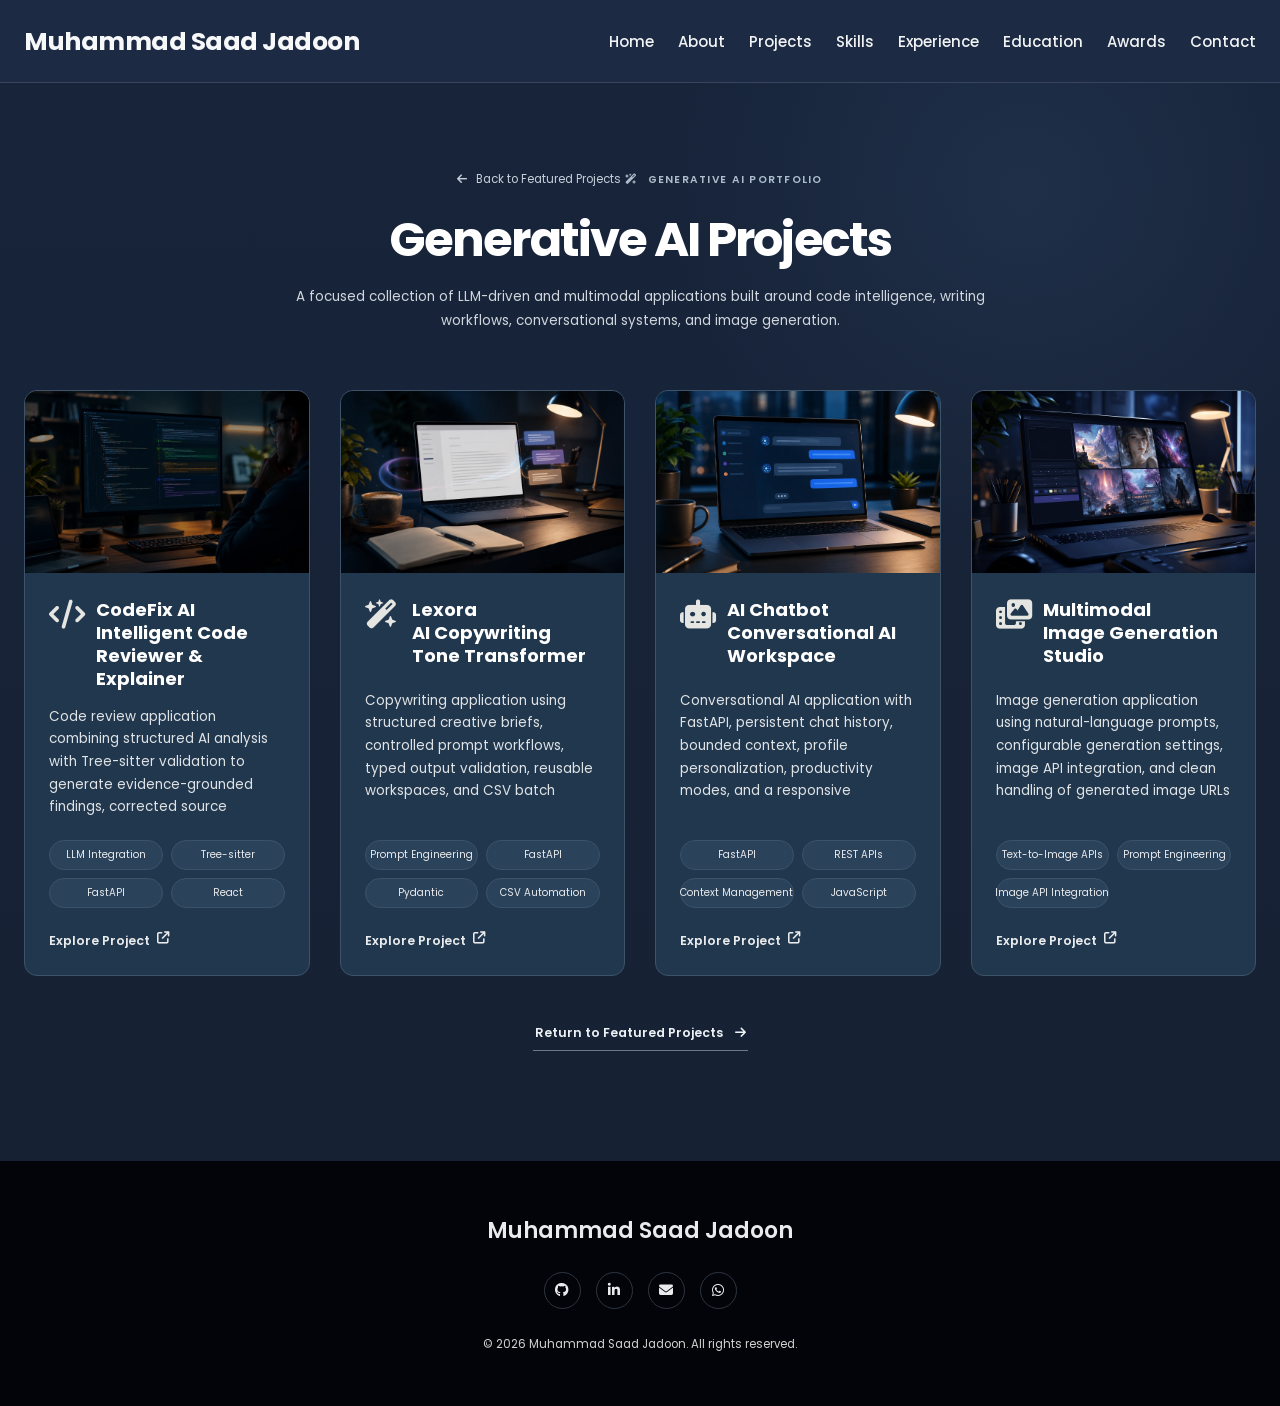
==== commit cd4be745: "Add files via upload" ====
--- a/generative-ai-projects.html
+++ b/generative-ai-projects.html
@@ -11,7 +11,7 @@
 <link href="https://cdnjs.cloudflare.com/ajax/libs/font-awesome/6.7.2/css/all.min.css" rel="stylesheet"/>
 <link href="assets/css/style.css" rel="stylesheet"/></head>
 <body class="project-library-body">
-<header class="navbar"><div class="container nav-inner"><a class="logo" href="index.html#home">Muhammad Saad Jadoon</a><button class="nav-toggle"><i class="fa-solid fa-bars"></i></button><nav class="nav-links"><a href="index.html#home">Home</a><a href="index.html#about">About</a><a href="index.html#projects">Projects</a><a href="index.html#skills">Skills</a><a href="index.html#experience">Experience</a><a href="index.html#education">Education</a><a href="index.html#awards">Awards</a><a href="index.html#contact">Contact</a></nav></div></header>
+<header class="navbar"><div class="container nav-inner"><a class="logo" href="index.html#home">Muhammad Saad Jadoon</a><button class="nav-toggle" type="button" aria-label="Open navigation menu" aria-expanded="false"><i class="fa-solid fa-bars"></i></button><nav class="nav-links"><a href="index.html#home">Home</a><a href="index.html#about">About</a><a href="index.html#projects">Projects</a><a href="index.html#skills">Skills</a><a href="index.html#experience">Experience</a><a href="index.html#education">Education</a><a href="index.html#awards">Awards</a><a href="index.html#contact">Contact</a></nav></div></header>
 <main>
 <section class="project-library-hero section genai-library" id="project-library">
   <div class="container">
@@ -22,10 +22,10 @@
       <p>A focused collection of LLM-driven and multimodal applications built around code intelligence, writing workflows, conversational systems, and image generation.</p>
     </div>
     <div class="project-grid project-library-grid">
-      <article class="project-card reveal"><div class="project-thumb"><img src="assets/codefix.webp"/></div><div class="project-body"><div class="project-title"><i class="fa-solid fa-code"></i><h3><span>CodeFix AI</span><span>Intelligent Code</span><span>Reviewer &amp; Explainer</span></h3></div><p>Code review application combining structured AI analysis with Tree-sitter validation to generate evidence-grounded findings, corrected source guidance, quality checks, and clear technical explanations for developers.</p><div class="tags"><span>LLM Integration</span><span>Tree-sitter</span><span>FastAPI</span><span>React</span></div><a class="card-link" href="https://github.com/muhammadsaadjadoon" target="_blank">Explore Project <i class="fa-solid fa-arrow-up-right-from-square"></i></a></div></article>
-<article class="project-card reveal"><div class="project-thumb"><img src="assets/lexora.webp"/></div><div class="project-body"><div class="project-title"><i class="fa-solid fa-wand-magic-sparkles"></i><h3><span>Lexora</span><span>AI Copywriting</span><span>Tone Transformer</span></h3></div><p>Copywriting application using structured creative briefs, controlled prompt workflows, typed output validation, reusable workspaces, and CSV batch processing to produce consistent platform-ready marketing content.</p><div class="tags"><span>Prompt Engineering</span><span>FastAPI</span><span>Pydantic</span><span>CSV Automation</span></div><a class="card-link" href="https://github.com/muhammadsaadjadoon" target="_blank">Explore Project <i class="fa-solid fa-arrow-up-right-from-square"></i></a></div></article>
-<article class="project-card reveal"><div class="project-thumb"><img src="assets/chatbot.webp"/></div><div class="project-body"><div class="project-title"><i class="fa-solid fa-robot"></i><h3><span>AI Chatbot</span><span>Conversational AI</span><span>Workspace</span></h3></div><p>Conversational AI application with FastAPI, persistent chat history, bounded context, profile personalization, productivity modes, and a responsive JavaScript workspace for practical daily assistance.</p><div class="tags"><span>FastAPI</span><span>REST APIs</span><span>Context Management</span><span>JavaScript</span></div><a class="card-link" href="https://github.com/muhammadsaadjadoon" target="_blank">Explore Project <i class="fa-solid fa-arrow-up-right-from-square"></i></a></div></article>
-<article class="project-card reveal"><div class="project-thumb"><img src="assets/multimodal.webp"/></div><div class="project-body"><div class="project-title"><i class="fa-solid fa-photo-film"></i><h3><span>Multimodal</span><span>Image Generation</span><span>Studio</span></h3></div><p>Image generation application using natural-language prompts, configurable generation settings, image API integration, and clean handling of generated image URLs or binary output for creative workflows.</p><div class="tags"><span>Text-to-Image APIs</span><span>Prompt Engineering</span><span>Image API Integration</span></div><a class="card-link" href="https://github.com/muhammadsaadjadoon" target="_blank">Explore Project <i class="fa-solid fa-arrow-up-right-from-square"></i></a></div></article>
+      <article class="project-card reveal"><div class="project-thumb"><img loading="lazy" decoding="async" src="assets/codefix.webp"/></div><div class="project-body"><div class="project-title"><i class="fa-solid fa-code"></i><h3><span>CodeFix AI</span><span>Intelligent Code</span><span>Reviewer &amp; Explainer</span></h3></div><p>Code review application combining structured AI analysis with Tree-sitter validation to generate evidence-grounded findings, corrected source guidance, quality checks, and clear technical explanations for developers.</p><div class="tags"><span>LLM Integration</span><span>Tree-sitter</span><span>FastAPI</span><span>React</span></div><a class="card-link" href="https://github.com/muhammadsaadjadoon" target="_blank">Explore Project <i class="fa-solid fa-arrow-up-right-from-square"></i></a></div></article>
+<article class="project-card reveal"><div class="project-thumb"><img loading="lazy" decoding="async" src="assets/lexora.webp"/></div><div class="project-body"><div class="project-title"><i class="fa-solid fa-wand-magic-sparkles"></i><h3><span>Lexora</span><span>AI Copywriting</span><span>Tone Transformer</span></h3></div><p>Copywriting application using structured creative briefs, controlled prompt workflows, typed output validation, reusable workspaces, and CSV batch processing to produce consistent platform-ready marketing content.</p><div class="tags"><span>Prompt Engineering</span><span>FastAPI</span><span>Pydantic</span><span>CSV Automation</span></div><a class="card-link" href="https://github.com/muhammadsaadjadoon" target="_blank">Explore Project <i class="fa-solid fa-arrow-up-right-from-square"></i></a></div></article>
+<article class="project-card reveal"><div class="project-thumb"><img loading="lazy" decoding="async" src="assets/chatbot.webp"/></div><div class="project-body"><div class="project-title"><i class="fa-solid fa-robot"></i><h3><span>AI Chatbot</span><span>Conversational AI</span><span>Workspace</span></h3></div><p>Conversational AI application with FastAPI, persistent chat history, bounded context, profile personalization, productivity modes, and a responsive JavaScript workspace for practical daily assistance.</p><div class="tags"><span>FastAPI</span><span>REST APIs</span><span>Context Management</span><span>JavaScript</span></div><a class="card-link" href="https://github.com/muhammadsaadjadoon" target="_blank">Explore Project <i class="fa-solid fa-arrow-up-right-from-square"></i></a></div></article>
+<article class="project-card reveal"><div class="project-thumb"><img loading="lazy" decoding="async" src="assets/multimodal.webp"/></div><div class="project-body"><div class="project-title"><i class="fa-solid fa-photo-film"></i><h3><span>Multimodal</span><span>Image Generation</span><span>Studio</span></h3></div><p>Image generation application using natural-language prompts, configurable generation settings, image API integration, and clean handling of generated image URLs or binary output for creative workflows.</p><div class="tags"><span>Text-to-Image APIs</span><span>Prompt Engineering</span><span>Image API Integration</span></div><a class="card-link" href="https://github.com/muhammadsaadjadoon" target="_blank">Explore Project <i class="fa-solid fa-arrow-up-right-from-square"></i></a></div></article>
     </div>
     <div class="library-footer-actions reveal">
       <a class="library-home-link" href="index.html#projects">Return to Featured Projects <i class="fa-solid fa-arrow-right"></i></a>
--- a/assets/css/style.css
+++ b/assets/css/style.css
@@ -863,3 +863,753 @@
   .project-library-intro p{font-size:11px}
 }
 
+
+/* =========================================================
+   SUBTLE TYPOGRAPHY REFINEMENT — requested final polish
+   Slightly smaller brand, slightly larger menu, and a gentle
+   readability lift for supporting/body text only.
+   ========================================================= */
+.logo{font-size:25px}
+.nav-links{font-size:15px}
+
+.opportunity{font-size:14.5px}
+.home-copy>p{font-size:16.5px}
+.btn{font-size:15.5px}
+.connect-row .label{font-size:13.5px}
+.profile-role{font-size:13.5px}
+.float-pill{font-size:12.5px}
+.about-text p{font-size:15.5px}
+.about .btn{font-size:13.5px}
+.stat-card span{font-size:14.5px}
+.project-body p{font-size:13.5px}
+.project-card .project-body > p{height:116px;min-height:116px}
+.project-card .tags span{font-size:10px}
+.card-link{font-size:12.5px}
+.more-btn a{font-size:12.5px}
+.skill-panel p{font-size:13.5px}
+.skill-tags span{font-size:11.5px}
+.timeline-card .org{font-size:14.5px}
+.timeline-card .date{font-size:11.5px}
+.timeline-card li{font-size:12.5px}
+.degree-card .school{font-size:16.5px}
+.degree-card .edate{font-size:12.5px}
+.degree-card li{font-size:13.5px}
+.cred p{font-size:11.5px}
+.cred a{font-size:10.5px}
+.contact-intro{font-size:14.5px}
+.contact-card .small{font-size:11.5px}
+.contact-card .value{font-size:14.5px}
+.online-box strong{font-size:13.5px}
+.field label{font-size:11.5px}
+.field input,.field textarea{font-size:13.5px}
+.copyright{font-size:11.5px}
+.recognition-photo-badge{font-size:10.5px}
+.recognition-photo-card figcaption span{font-size:11.5px}
+.recognition-eyebrow{font-size:11.5px}
+.recognition-story p{font-size:14px}
+.recognition-facts span{font-size:9px}
+.project-collections-label{font-size:10.5px}
+.collection-kicker{font-size:9.5px}
+.collection-copy small{font-size:10.5px}
+.library-back{font-size:11.5px}
+.library-eyebrow{font-size:10.5px}
+.project-library-intro p{font-size:13.5px}
+.library-home-link{font-size:12.5px}
+
+@media(max-width:1180px){
+  .logo{font-size:22px}
+  .nav-links{font-size:12px}
+}
+@media(max-width:980px){
+  .nav-links{font-size:12px}
+}
+@media(max-width:650px){
+  .logo{font-size:19px}
+  .nav-links{font-size:12.5px}
+  .home-copy>p{font-size:12.5px}
+  .btn{font-size:11.5px}
+  .opportunity{font-size:10.5px}
+  .profile-role{font-size:11.5px}
+  .float-pill{font-size:9.5px}
+  .stat-card span{font-size:10px}
+  .project-card .project-body > p{height:auto;min-height:auto}
+  .project-card .tags span{font-size:9px}
+  .recognition-story p{font-size:11.5px}
+  .project-library-intro p{font-size:11.5px}
+}
+
+/* =========================================================
+   FULL RESPONSIVE POLISH — MOBILE / TABLET / ALL DEVICES
+   Keeps desktop styling intact while making the experience
+   feel intentionally designed on smaller screens.
+   ========================================================= */
+
+/* Global responsive safeguards */
+html,body{max-width:100%;overflow-x:hidden}
+body{min-width:0}
+img,svg,video,canvas{max-width:100%;height:auto}
+a,button{-webkit-tap-highlight-color:transparent}
+button{touch-action:manipulation}
+.project-card,.skill-panel,.timeline-card,.degree-card,.cred,.contact-card,.contact-form,.recognition-photo-card,.recognition-story,.project-collection-card{min-width:0}
+.project-body p,.about-text p,.timeline-card li,.degree-card li,.contact-card .value,.collection-copy,.recognition-story p{overflow-wrap:anywhere}
+
+/* Better tablet sizing before the mobile layout begins */
+@media(max-width:1100px){
+  .container{width:min(100% - 40px,1275px)}
+  .project-grid{grid-template-columns:repeat(2,minmax(0,1fr));gap:24px}
+  .project-card{min-height:0}
+  .project-thumb{height:auto;aspect-ratio:16/9}
+  .project-card .project-body > p{height:auto;min-height:0;overflow:visible}
+  .project-card .project-title{min-height:0}
+}
+
+/* Tablet / compact laptop */
+@media(max-width:980px){
+  html{scroll-padding-top:76px}
+  body.menu-open{overflow:hidden}
+  body.menu-open:before{
+    content:"";
+    position:fixed;
+    inset:76px 0 0;
+    z-index:96;
+    background:rgba(6,12,22,.48);
+    backdrop-filter:blur(3px);
+  }
+  .navbar{
+    height:76px;
+    z-index:1000;
+    background:rgba(28,42,67,.96);
+    backdrop-filter:blur(14px) saturate(125%);
+    box-shadow:0 8px 28px rgba(4,10,20,.16);
+  }
+  .nav-inner{gap:16px}
+  .logo{font-size:21px;max-width:calc(100% - 64px);overflow:hidden;text-overflow:ellipsis}
+  .nav-toggle{
+    display:grid;
+    place-items:center;
+    flex:0 0 44px;
+    width:44px;
+    height:44px;
+    border:1px solid rgba(183,197,212,.22);
+    border-radius:12px;
+    background:rgba(255,255,255,.035);
+    color:#fff;
+    font-size:18px;
+    cursor:pointer;
+    position:relative;
+    z-index:1002;
+  }
+  .nav-links{
+    position:fixed;
+    top:76px;
+    left:16px;
+    right:16px;
+    z-index:1001;
+    display:grid;
+    grid-template-columns:repeat(2,minmax(0,1fr));
+    gap:9px;
+    padding:16px;
+    border:1px solid rgba(162,181,200,.23);
+    border-top:0;
+    border-radius:0 0 18px 18px;
+    background:linear-gradient(180deg,rgba(29,45,70,.995),rgba(20,34,54,.995));
+    box-shadow:0 22px 45px rgba(3,9,17,.34);
+    transform:translateY(calc(-100% - 100px));
+    opacity:0;
+    visibility:hidden;
+    transition:transform .28s ease,opacity .22s ease,visibility .22s ease;
+    font-size:13px;
+  }
+  .nav-links.open{transform:translateY(0);opacity:1;visibility:visible}
+  .nav-links a{
+    min-height:44px;
+    height:auto;
+    justify-content:center;
+    padding:10px 12px;
+    border-radius:10px;
+    background:rgba(255,255,255,.025);
+    border:1px solid rgba(255,255,255,.035);
+  }
+  .nav-links a:after{display:none}
+  .nav-links a:hover,.nav-links a.active{background:rgba(151,181,219,.11);border-color:rgba(173,198,225,.18)}
+
+  .section{padding:92px 0}
+  .section-head{margin-bottom:48px}
+  .section-head h2{font-size:38px}
+
+  .home{
+    min-height:auto;
+    padding:68px 0 92px;
+    align-items:flex-start;
+  }
+  .home-grid{grid-template-columns:1fr;gap:58px}
+  .home-copy{order:0;text-align:center;max-width:820px;margin:0 auto}
+  .profile-card{order:1;margin:0 auto;width:340px;max-width:calc(100vw - 72px)}
+  .home h1{font-size:clamp(46px,7vw,56px);white-space:normal}
+  .home-copy>p{font-size:15.5px;line-height:1.78;max-width:720px}
+  .typed-line{font-size:23px}
+  .home-actions,.connect-row{justify-content:center}
+  .float-pill.left{left:10px;top:74px}
+  .float-pill.right{right:10px;bottom:86px}
+
+  .about{min-height:0}
+  .about-grid,.edu-grid,.contact-grid{grid-template-columns:1fr;gap:42px}
+  .about-text{max-width:820px;margin:0 auto;text-align:left}
+  .stat-grid{max-width:760px;width:100%;margin:0 auto}
+
+  .project-grid{grid-template-columns:repeat(2,minmax(0,1fr));gap:24px}
+  .project-card{max-width:none;width:100%;margin:0}
+  .project-thumb{aspect-ratio:16/9;height:auto}
+  .project-body{padding:24px}
+
+  .skills-grid{grid-template-columns:1fr;max-width:820px;margin:0 auto}
+  .skill-panel{min-height:0}
+
+  .recognition-grid{grid-template-columns:1fr;max-width:780px;margin:0 auto;gap:26px}
+  .recognition-photo{min-height:0;aspect-ratio:4/3}
+  .recognition-story{padding:38px}
+
+  .contact-grid{max-width:830px;margin:0 auto}
+  .contact-stack{grid-template-columns:repeat(2,minmax(0,1fr));gap:18px}
+  .online-box{grid-column:1/-1}
+
+  .project-library-hero{min-height:auto;padding:72px 0 90px}
+  .project-library-intro{margin-bottom:44px}
+}
+
+/* Phones / small tablets */
+@media(max-width:650px){
+  :root{--mobile-gutter:16px}
+  html{scroll-padding-top:68px}
+  body.menu-open:before{inset:68px 0 0}
+  .container{width:calc(100% - (var(--mobile-gutter) * 2));max-width:100%}
+
+  .navbar{height:68px}
+  .nav-inner{height:68px}
+  .logo{font-size:clamp(17px,5vw,19px);font-weight:700;letter-spacing:-.025em}
+  .nav-toggle{width:42px;height:42px;flex-basis:42px;border-radius:11px}
+  .nav-links{
+    top:68px;
+    left:10px;
+    right:10px;
+    grid-template-columns:repeat(2,minmax(0,1fr));
+    padding:13px;
+    gap:8px;
+    border-radius:0 0 16px 16px;
+    font-size:12.5px;
+  }
+  .nav-links a{min-height:43px;padding:9px 8px}
+
+  .section{padding:68px 0}
+  .section-head{margin-bottom:36px}
+  .section-head h2{font-size:clamp(29px,8vw,34px);line-height:1.18}
+  .section-head .bar{width:48px;height:2px;margin-top:14px}
+
+  .home{
+    padding:48px 0 72px;
+    background:
+      radial-gradient(circle at 50% 22%,rgba(111,154,214,.12),transparent 28%),
+      linear-gradient(180deg,#1b2940 0%,#19273e 100%);
+  }
+  .home-grid{gap:48px}
+  .opportunity{font-size:12px;padding:9px 15px;margin:0 0 23px;gap:8px}
+  .home h1{font-size:clamp(36px,10.5vw,44px);line-height:1.08;letter-spacing:-.045em}
+  .typed-line{font-size:clamp(17px,5vw,20px);min-height:31px;margin:22px 0 18px;line-height:1.45}
+  .cursor{height:23px;vertical-align:-4px}
+  .home-copy>p{font-size:14.5px;line-height:1.75;padding:0 2px}
+  .home-actions{gap:12px;margin-top:27px}
+  .btn{min-height:48px;height:auto;padding:13px 22px;font-size:13px;line-height:1.2}
+  .connect-row{gap:12px;margin-top:28px}
+  .connect-row .label{width:100%;margin:0 0 1px;font-size:11.5px}
+  .social-circle{width:43px;height:43px;font-size:17px}
+
+  .profile-card{
+    width:min(336px,100%);
+    max-width:100%;
+    padding:14px 14px 17px;
+    border-radius:25px;
+    box-shadow:0 20px 44px rgba(4,11,21,.28),inset 0 1px 0 rgba(255,255,255,.06);
+  }
+  .profile-card:before{inset:8px;border-radius:20px}
+  .portrait-stage{height:270px;border-radius:19px}
+  .portrait-ring{width:228px;height:228px;border-width:4px}
+  .profile-name{font-size:18px;margin:16px 0 5px}
+  .profile-role{font-size:12px;padding-top:11px}
+  .float-pill{min-height:34px;padding:8px 11px;font-size:10px;gap:6px;box-shadow:0 9px 20px rgba(0,0,0,.24)}
+  .float-pill i{font-size:11px}
+  .float-pill.left{left:8px;top:56px}
+  .float-pill.right{right:8px;bottom:78px}
+
+  .about-grid{gap:35px}
+  .about-text p{font-size:14.5px;line-height:1.78;margin-bottom:19px}
+  .about .btn{font-size:13px}
+  .stat-grid{grid-template-columns:repeat(2,minmax(0,1fr));gap:12px}
+  .stat-card{height:auto;min-height:118px;padding:20px 10px;border-radius:14px}
+  .stat-card strong{font-size:37px;margin-bottom:12px}
+  .stat-card-text strong{font-size:24px;margin-bottom:12px}
+  .stat-card span{font-size:10px;line-height:1.45}
+
+  .project-grid{grid-template-columns:1fr;gap:20px}
+  .project-card{width:100%;max-width:none;border-radius:15px}
+  .project-thumb{height:auto;aspect-ratio:16/9}
+  .project-body{padding:22px 20px 21px}
+  .project-title{min-height:0!important;margin-bottom:14px;gap:11px}
+  .project-title i{font-size:25px;width:29px}
+  .project-title h3{font-size:17px;line-height:1.32}
+  .project-card .project-body > p{height:auto!important;min-height:0!important;font-size:14px;line-height:1.72;margin-bottom:18px}
+  .project-card .tags{gap:7px;margin-bottom:20px}
+  .project-card .tags span{font-size:10px;padding:7px 8px;line-height:1.25;white-space:normal;min-height:32px}
+  .card-link{font-size:13px;gap:8px;align-items:center}
+  .more-btn{margin-top:40px}
+  .more-btn a{min-height:48px;height:auto;padding:13px 23px;font-size:12.5px}
+
+  .skill-panel{padding:23px 20px;border-radius:15px}
+  .skill-head{gap:13px;margin-bottom:16px}
+  .skill-head .icon{width:43px;height:43px;font-size:18px}
+  .skill-head h3{font-size:18px;line-height:1.35}
+  .skill-panel p{font-size:14px;line-height:1.72}
+  .skill-tags{gap:8px}
+  .skill-tags span{font-size:10.5px;padding:7px 10px;line-height:1.3}
+
+  .timeline{width:100%}
+  .timeline:before{left:8px}
+  .timeline-item,.timeline-item:nth-child(even){width:100%;margin-left:0;padding:0 0 28px 34px}
+  .timeline-dot,.timeline-item:nth-child(even) .timeline-dot{left:-1px;right:auto;width:18px;height:18px;top:18px}
+  .timeline-card{padding:23px 20px;border-radius:14px}
+  .timeline-card h3,.experience-balanced .timeline-item:nth-child(odd) .timeline-card h3,.experience-balanced .timeline-item:nth-child(even) .timeline-card h3{min-height:0;text-align:left;justify-content:flex-start;font-size:17px;line-height:1.4}
+  .timeline-card .org,.timeline-card .date,.experience-balanced .timeline-item:nth-child(odd) .timeline-card .org,.experience-balanced .timeline-item:nth-child(odd) .timeline-card .date,.experience-balanced .timeline-item:nth-child(even) .timeline-card .org,.experience-balanced .timeline-item:nth-child(even) .timeline-card .date{text-align:left}
+  .timeline-card .org{font-size:13.5px}
+  .timeline-card .date{font-size:10.5px;margin-bottom:15px}
+  .timeline-card li,.experience-balanced .timeline-card li{min-height:0;font-size:12.5px;line-height:1.65;margin:10px 0}
+
+  .edu-grid{gap:24px}
+  .degree-card{min-height:0;padding:27px 22px;border-radius:15px}
+  .degree-card>i{font-size:35px;margin-bottom:24px}
+  .degree-card h3{font-size:21px;line-height:1.35}
+  .degree-card .school{font-size:14.5px}
+  .degree-card .edate{font-size:11px;margin-bottom:23px}
+  .degree-card li{font-size:13px;line-height:1.68;margin:14px 0;padding-left:21px}
+  .cred-grid{grid-template-columns:repeat(2,minmax(0,1fr));gap:12px}
+  .cred{padding:12px;min-height:180px;border-radius:13px}
+  .cred-img{height:auto;aspect-ratio:4/3;margin-bottom:13px}
+  .cred h4{font-size:12px;line-height:1.35}
+  .cred p{font-size:10px;line-height:1.45}
+  .cred a{font-size:10px;margin-top:10px}
+
+  .recognition-grid{gap:20px}
+  .recognition-photo-card{padding:12px;border-radius:15px}
+  .recognition-photo{aspect-ratio:4/4.5;min-height:0;border-radius:10px}
+  .recognition-photo-badge{left:12px;bottom:12px;max-width:calc(100% - 24px);font-size:9.5px;padding:8px 10px}
+  .recognition-photo-card figcaption{padding:16px 5px 4px}
+  .recognition-photo-card figcaption strong{font-size:14.5px;line-height:1.4}
+  .recognition-photo-card figcaption span{font-size:10.5px;line-height:1.45;display:block}
+  .recognition-story{padding:25px 20px;border-radius:15px}
+  .recognition-eyebrow{font-size:10px;margin-bottom:14px}
+  .recognition-story h3{font-size:22px;line-height:1.35;margin-bottom:18px}
+  .recognition-story p{font-size:13px;line-height:1.72;margin-bottom:14px}
+  .recognition-note{padding-left:13px}
+  .recognition-facts{grid-template-columns:repeat(2,minmax(0,1fr));gap:9px;margin-top:17px}
+  .recognition-facts div{min-height:84px;padding:10px 6px}
+  .recognition-facts strong{font-size:21px;margin-bottom:7px}
+  .recognition-facts span{font-size:8.5px}
+
+  .contact-intro{margin:-20px auto 38px;font-size:13.5px;line-height:1.7}
+  .contact-grid{gap:24px}
+  .contact-stack{grid-template-columns:1fr;gap:14px}
+  .online-box{grid-column:auto;min-height:132px;height:auto;padding:22px 14px}
+  .contact-card{height:auto;min-height:94px;padding:18px 17px;gap:15px;border-radius:14px}
+  .iconbox{width:47px;height:47px;flex:0 0 47px;font-size:18px}
+  .contact-card .small{font-size:10.5px;margin-bottom:5px}
+  .contact-card .value{font-size:13px;line-height:1.45;word-break:break-word}
+  .contact-form{padding:23px 18px;border-radius:15px}
+  .form-row{grid-template-columns:1fr;gap:0}
+  .field{margin-bottom:18px}
+  .field label{font-size:11.5px;margin-bottom:9px}
+  .field input,.field textarea{font-size:16px;padding:13px 14px;border-radius:9px}
+  .field input{height:50px}
+  .field textarea{min-height:135px}
+  .send{min-height:49px;height:auto;padding:13px 18px;font-size:13px}
+
+  .project-collections{margin-top:34px;padding:14px;border-radius:15px}
+  .project-collections-label{font-size:9.5px;line-height:1.4;margin-bottom:13px}
+  .project-collection-grid{grid-template-columns:1fr;gap:12px}
+  .project-collection-card{grid-template-columns:44px minmax(0,1fr) 30px;min-height:108px;padding:16px 13px;gap:11px;border-radius:13px}
+  .collection-icon{width:42px;height:42px;font-size:16px;border-radius:10px}
+  .collection-kicker{font-size:8.5px}
+  .collection-copy strong{font-size:13px;line-height:1.35}
+  .collection-copy small{font-size:9.5px;line-height:1.5}
+  .collection-arrow{width:29px;height:29px;font-size:10px}
+
+  .project-library-hero{padding:48px 0 68px}
+  .project-library-intro{margin-bottom:34px}
+  .library-back{font-size:11px;margin-bottom:20px}
+  .library-eyebrow{font-size:9.5px;margin-bottom:12px}
+  .project-library-intro h1{font-size:clamp(30px,9vw,38px);line-height:1.14}
+  .project-library-intro p{font-size:13px;line-height:1.72;margin-top:15px}
+  .library-footer-actions{margin-top:34px}
+  .library-home-link{font-size:12px}
+
+  .footer{min-height:210px;padding:42px 0 calc(42px + env(safe-area-inset-bottom))}
+  .footer-name{font-size:19px;margin-bottom:21px}
+  .copyright{font-size:10.5px;line-height:1.55;margin-top:22px}
+  .to-top{width:44px;height:44px;right:14px;bottom:calc(16px + env(safe-area-inset-bottom));font-size:13px}
+}
+
+/* Very small phones */
+@media(max-width:420px){
+  :root{--mobile-gutter:14px}
+  .home h1{font-size:clamp(34px,10.5vw,40px)}
+  .home-actions{display:grid;grid-template-columns:1fr;width:100%}
+  .home-actions .btn{width:100%}
+  .profile-card{width:min(324px,100%)}
+  .portrait-stage{height:258px}
+  .portrait-ring{width:214px;height:214px}
+  .float-pill{font-size:9.5px;padding:7px 9px}
+  .float-pill.left{left:6px;top:53px}
+  .float-pill.right{right:6px;bottom:76px}
+  .project-body{padding:20px 18px}
+  .project-card .tags{grid-template-columns:repeat(2,minmax(0,1fr))}
+  .recognition-story h3{font-size:21px}
+}
+
+@media(max-width:350px){
+  .logo{font-size:16px}
+  .nav-toggle{width:40px;height:40px;flex-basis:40px}
+  .nav-links{grid-template-columns:1fr;max-height:calc(100vh - 78px);overflow-y:auto}
+  .home h1{font-size:32px}
+  .typed-line{font-size:16px}
+  .profile-card{width:100%}
+  .portrait-stage{height:244px}
+  .portrait-ring{width:200px;height:200px}
+  .float-pill{font-size:8.8px}
+  .stat-card strong{font-size:32px}
+  .project-card .tags{grid-template-columns:1fr}
+  .cred-grid{grid-template-columns:1fr}
+}
+
+/* Touch devices: remove desktop-only lift effects that feel jumpy */
+@media(hover:none){
+  .project-card:hover,.project-collection-card:hover,.btn:hover,.social-circle:hover,.to-top:hover,.recognition-photo-card:hover .recognition-photo img{transform:none}
+}
+
+/* Landscape phones */
+@media(max-width:900px) and (max-height:520px) and (orientation:landscape){
+  .home{padding-top:42px}
+  .section{padding:58px 0}
+  .nav-links{max-height:calc(100vh - 84px);overflow-y:auto}
+}
+
+/* Accessibility / performance */
+@media(prefers-reduced-motion:reduce){
+  html{scroll-behavior:auto}
+  *,*:before,*:after{animation-duration:.01ms!important;animation-iteration-count:1!important;transition-duration:.01ms!important;scroll-behavior:auto!important}
+  .reveal{opacity:1;transform:none}
+}
+
+/* =========================================================
+   MOBILE HERO FINAL REFINEMENT — requested visual fix only
+   Keeps the two hero buttons + connect row together and makes
+   the profile card compact, clean and non-overlapping on phones.
+   Desktop / laptop presentation remains unchanged.
+   ========================================================= */
+@media(max-width:650px){
+  /* Keep the hero actions in the same compact row shown in the reference. */
+  .home-actions{
+    display:flex;
+    flex-wrap:nowrap;
+    justify-content:center;
+    width:100%;
+    gap:10px;
+    margin-top:27px;
+  }
+  .home-actions .btn{
+    flex:1 1 0;
+    width:auto;
+    min-width:0;
+    min-height:50px;
+    padding:12px 14px;
+    font-size:12px;
+    white-space:nowrap;
+  }
+  .connect-row{
+    justify-content:center;
+    flex-wrap:nowrap;
+    gap:12px;
+    margin-top:30px;
+  }
+  .connect-row .label{
+    width:auto;
+    flex:0 0 auto;
+    margin:0 3px 0 0;
+    font-size:11.5px;
+    white-space:nowrap;
+  }
+  .connect-row .social-circle{flex:0 0 43px}
+
+  /* Mobile profile card: clean stacked composition, no text/pill collision. */
+  .profile-card{
+    order:1;
+    display:grid;
+    grid-template-columns:repeat(2,minmax(0,1fr));
+    grid-template-areas:
+      "portrait portrait"
+      "engineer student"
+      "pname pname"
+      "prole prole";
+    gap:11px 10px;
+    width:min(350px,100%);
+    max-width:100%;
+    margin:0 auto;
+    padding:14px 14px 18px;
+    border-radius:24px;
+    overflow:hidden;
+    border:1px solid rgba(135,165,201,.42);
+    background:
+      radial-gradient(circle at 50% -6%,rgba(118,174,244,.17),transparent 34%),
+      linear-gradient(158deg,#223751 0%,#192b44 54%,#14243b 100%);
+    box-shadow:
+      0 22px 46px rgba(4,11,21,.27),
+      inset 0 1px 0 rgba(255,255,255,.06),
+      0 0 0 1px rgba(111,147,191,.06);
+  }
+  .profile-card:before{inset:8px;border-radius:19px;opacity:.72}
+  .profile-card:after{left:22%;right:22%;opacity:.72}
+
+  .portrait-stage{
+    grid-area:portrait;
+    height:276px;
+    margin:0;
+    border-radius:18px;
+    background:
+      radial-gradient(circle at 50% 42%,rgba(111,163,230,.15),transparent 43%),
+      linear-gradient(145deg,#20344f 0%,#172a43 58%,#122239 100%);
+    border-color:rgba(255,255,255,.055);
+  }
+  .portrait-stage:before,
+  .portrait-stage:after{
+    width:136px;
+    height:20px;
+    opacity:.34;
+    border-radius:10px;
+    box-shadow:none;
+  }
+  .portrait-stage:before{right:-42px;top:28px}
+  .portrait-stage:after{left:-42px;bottom:30px}
+
+  .portrait-ring{
+    width:226px;
+    height:226px;
+    border-width:3px;
+    box-shadow:
+      0 0 0 1px rgba(255,255,255,.42),
+      0 0 0 6px rgba(73,112,163,.12),
+      0 10px 26px rgba(0,0,0,.22),
+      0 0 22px rgba(100,164,241,.16);
+  }
+
+  .float-pill{
+    position:static;
+    z-index:4;
+    min-width:0;
+    min-height:38px;
+    width:100%;
+    padding:8px 8px;
+    justify-content:center;
+    gap:6px;
+    border-radius:999px;
+    font-size:10px;
+    line-height:1.2;
+    white-space:nowrap;
+    box-shadow:0 8px 18px rgba(0,0,0,.20),inset 0 1px 0 rgba(255,255,255,.05);
+  }
+  .float-pill.left{grid-area:engineer;left:auto;top:auto}
+  .float-pill.right{grid-area:student;right:auto;bottom:auto}
+  .float-pill i{font-size:11px}
+
+  .profile-name{
+    grid-area:pname;
+    margin:3px 0 0;
+    padding:0 4px;
+    font-size:19px;
+    line-height:1.26;
+    white-space:normal;
+    text-align:center;
+  }
+  .profile-role{
+    grid-area:prole;
+    margin:0;
+    padding:8px 4px 1px;
+    font-size:12px;
+    line-height:1.45;
+    white-space:normal;
+  }
+  .profile-role:before{width:66%;margin-bottom:10px}
+}
+
+@media(max-width:420px){
+  /* Preserve two side-by-side buttons even on regular phones. */
+  .home-actions{display:flex;grid-template-columns:none;gap:9px}
+  .home-actions .btn{width:auto;padding:11px 10px;font-size:11.5px;gap:8px}
+  .connect-row{gap:10px}
+  .connect-row .label{font-size:11px}
+  .connect-row .social-circle{width:41px;height:41px;flex-basis:41px}
+
+  .profile-card{width:min(334px,100%);padding:13px 13px 17px;gap:10px 8px}
+  .portrait-stage{height:260px}
+  .portrait-ring{width:214px;height:214px}
+  .float-pill{font-size:9.5px;padding:7px 7px;min-height:36px}
+  .profile-name{font-size:18px}
+  .profile-role{font-size:11.5px}
+}
+
+@media(max-width:350px){
+  .home-actions{gap:7px}
+  .home-actions .btn{font-size:10.8px;padding:10px 7px;gap:6px}
+  .connect-row{gap:8px}
+  .connect-row .label{font-size:10.3px;margin-right:1px}
+  .connect-row .social-circle{width:39px;height:39px;flex-basis:39px}
+  .profile-card{width:100%;padding:12px}
+  .portrait-stage{height:244px}
+  .portrait-ring{width:200px;height:200px}
+  .float-pill{font-size:8.8px;padding:7px 5px}
+}
+
+/* =========================================================
+   FINAL MOBILE HERO POLISH — name line + floating card badges
+   Requested: on phones keep "Saad Jadoon" on one line and
+   return AI/ML Engineer + AI Student pills to floating positions.
+   Desktop/tablet styling remains unchanged.
+   ========================================================= */
+.mobile-name-break{display:none}
+
+@media(max-width:650px){
+  /* Mobile title: line 1 = Hi, I'm Muhammad; line 2 = Saad Jadoon. */
+  .home h1 .mobile-name-break{display:block}
+  .home h1 .desktop-name-break{display:none}
+  .home h1 .name{white-space:normal}
+
+  /* Restore the premium floating-badge card composition on phones. */
+  .profile-card{
+    order:1;
+    display:block;
+    position:relative;
+    width:min(330px,calc(100vw - 54px));
+    max-width:none;
+    margin:2px auto 0;
+    padding:14px 14px 17px;
+    overflow:visible;
+    border-radius:25px;
+    border:1px solid rgba(132,164,204,.44);
+    background:
+      radial-gradient(circle at 50% -4%,rgba(124,179,246,.17),transparent 35%),
+      linear-gradient(158deg,#223751 0%,#192b44 55%,#14243b 100%);
+    box-shadow:
+      0 22px 48px rgba(4,11,21,.28),
+      inset 0 1px 0 rgba(255,255,255,.065),
+      0 0 0 1px rgba(108,145,190,.06);
+  }
+  .profile-card:before{inset:8px;border-radius:20px;opacity:.74}
+  .profile-card:after{left:19%;right:19%;opacity:.76}
+
+  .portrait-stage{
+    display:flex;
+    height:258px;
+    margin:0;
+    border-radius:19px;
+    overflow:hidden;
+    background:
+      radial-gradient(circle at 50% 43%,rgba(119,169,233,.15),transparent 43%),
+      linear-gradient(145deg,#20344f 0%,#172a43 58%,#122239 100%);
+    border:1px solid rgba(255,255,255,.055);
+  }
+  .portrait-stage:before,
+  .portrait-stage:after{
+    width:138px;
+    height:22px;
+    opacity:.38;
+    border-radius:11px;
+    box-shadow:none;
+  }
+  .portrait-stage:before{right:-42px;top:30px}
+  .portrait-stage:after{left:-42px;bottom:31px}
+
+  .portrait-ring{
+    width:216px;
+    height:216px;
+    border-width:3px;
+    box-shadow:
+      0 0 0 1px rgba(255,255,255,.43),
+      0 0 0 6px rgba(73,112,163,.11),
+      0 10px 25px rgba(0,0,0,.22),
+      0 0 21px rgba(100,164,241,.17);
+  }
+
+  .float-pill{
+    position:absolute;
+    z-index:8;
+    width:auto;
+    min-width:max-content;
+    min-height:36px;
+    padding:8px 12px;
+    justify-content:center;
+    gap:7px;
+    border-radius:999px;
+    font-size:9.6px;
+    line-height:1.15;
+    white-space:nowrap;
+    box-shadow:0 9px 20px rgba(0,0,0,.24),inset 0 1px 0 rgba(255,255,255,.055);
+    backdrop-filter:blur(8px);
+  }
+  .float-pill i{font-size:10.5px}
+  .float-pill.left{
+    left:-17px;
+    top:58px;
+  }
+  .float-pill.right{
+    right:-17px;
+    top:226px;
+    bottom:auto;
+  }
+
+  .profile-name{
+    display:block;
+    margin:17px 0 5px;
+    padding:0 3px;
+    font-size:18.5px;
+    line-height:1.25;
+    white-space:nowrap;
+    text-align:center;
+  }
+  .profile-role{
+    display:block;
+    margin:0;
+    padding:10px 3px 1px;
+    font-size:11.6px;
+    line-height:1.42;
+    white-space:normal;
+    text-align:center;
+  }
+  .profile-role:before{width:62%;margin-bottom:10px}
+}
+
+@media(max-width:420px){
+  .profile-card{width:min(314px,calc(100vw - 48px));padding:13px 13px 16px}
+  .portrait-stage{height:246px}
+  .portrait-ring{width:204px;height:204px}
+  .float-pill{min-height:34px;padding:7px 10px;font-size:9.1px}
+  .float-pill.left{left:-15px;top:54px}
+  .float-pill.right{right:-15px;top:216px}
+  .profile-name{font-size:18px;margin-top:16px}
+  .profile-role{font-size:11.3px}
+}
+
+@media(max-width:350px){
+  .profile-card{width:calc(100vw - 42px);padding:12px}
+  .portrait-stage{height:230px}
+  .portrait-ring{width:190px;height:190px}
+  .float-pill{padding:7px 8px;font-size:8.5px}
+  .float-pill.left{left:-13px;top:50px}
+  .float-pill.right{right:-13px;top:201px}
+  .profile-name{font-size:17px}
+  .profile-role{font-size:10.8px}
+}
